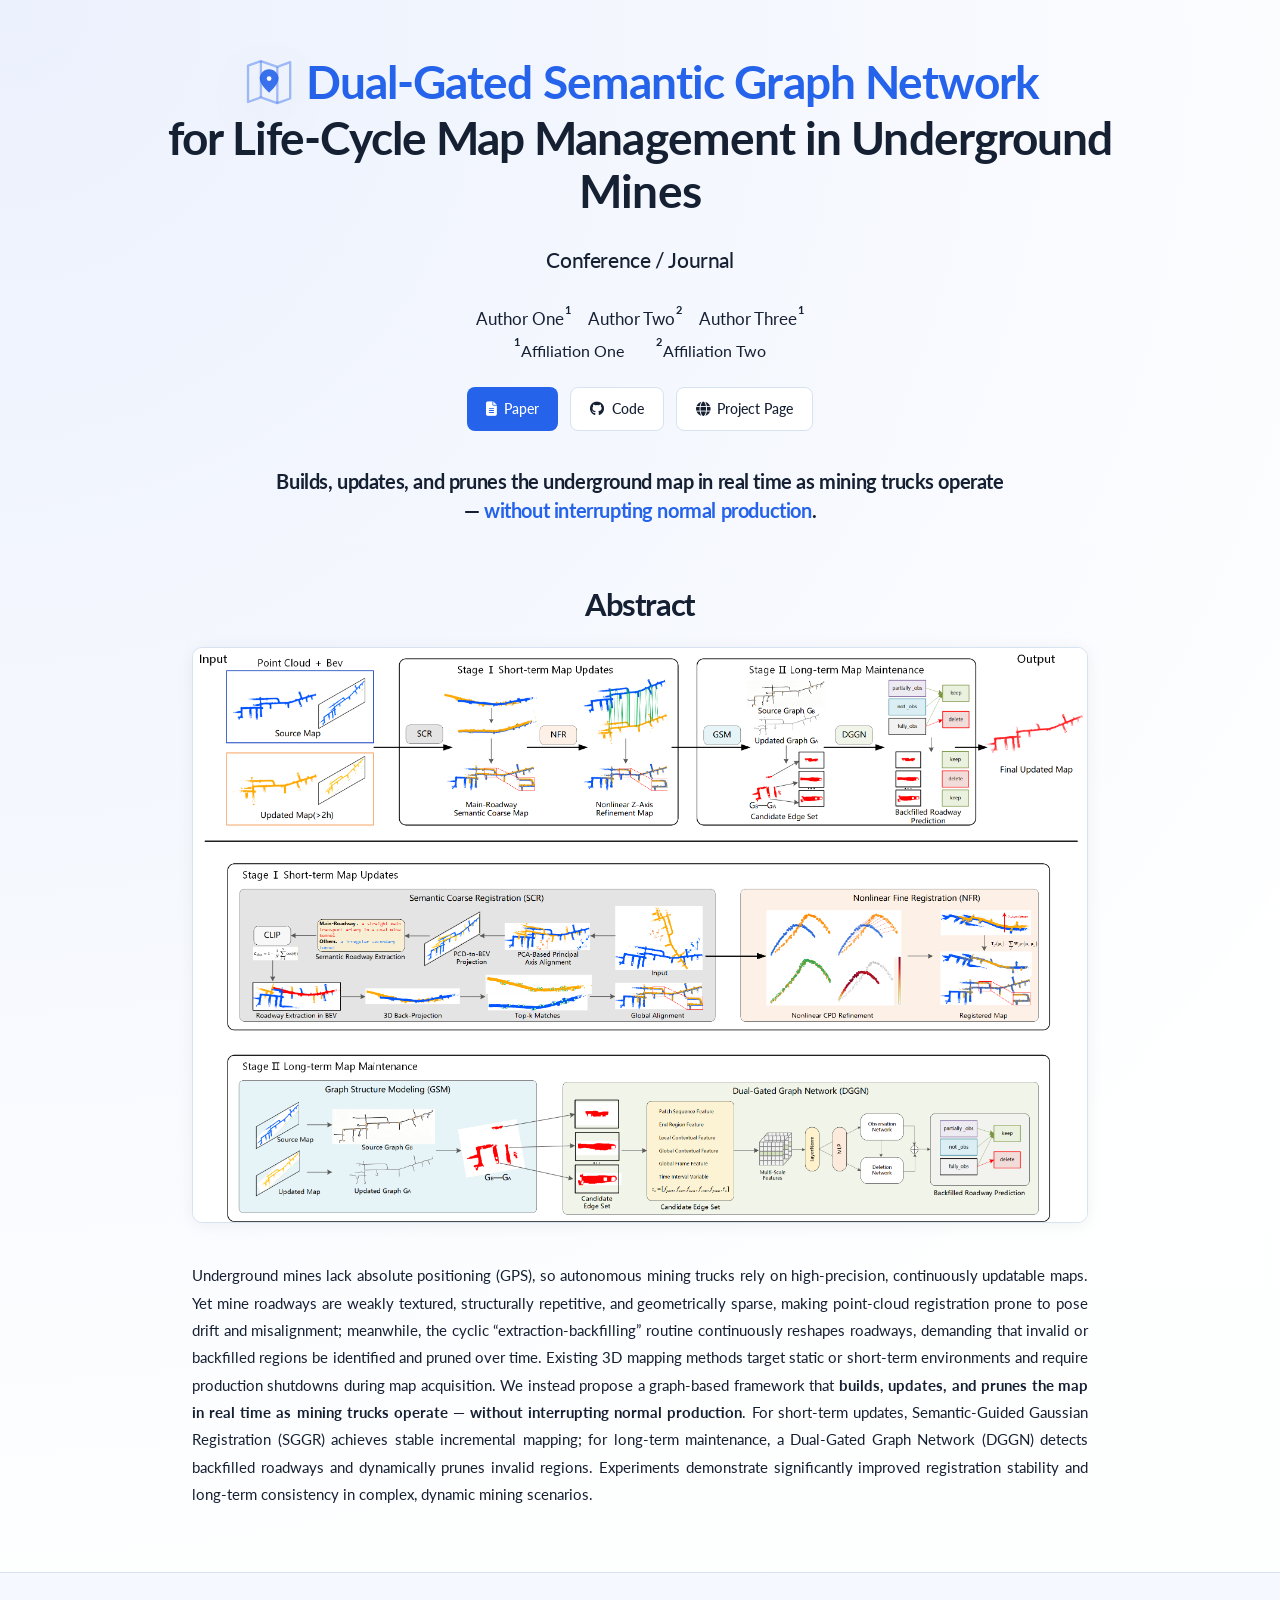
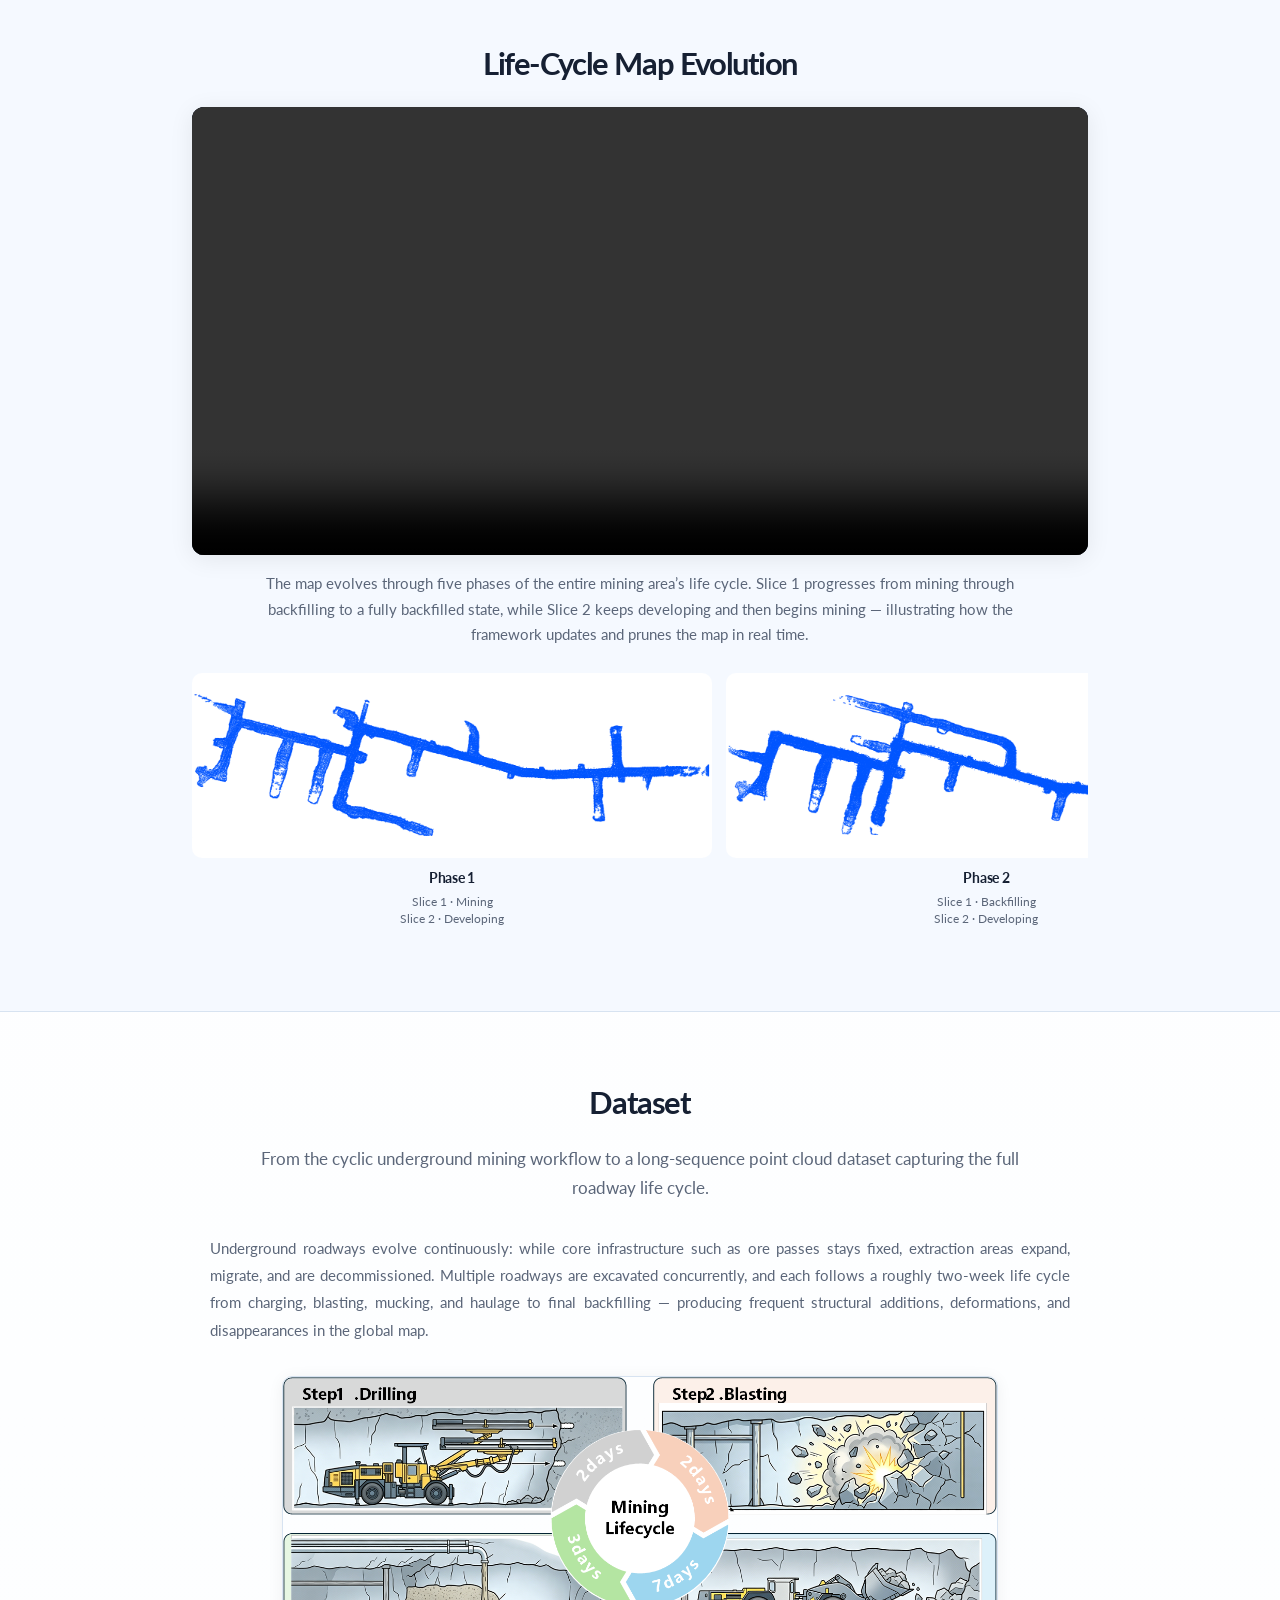
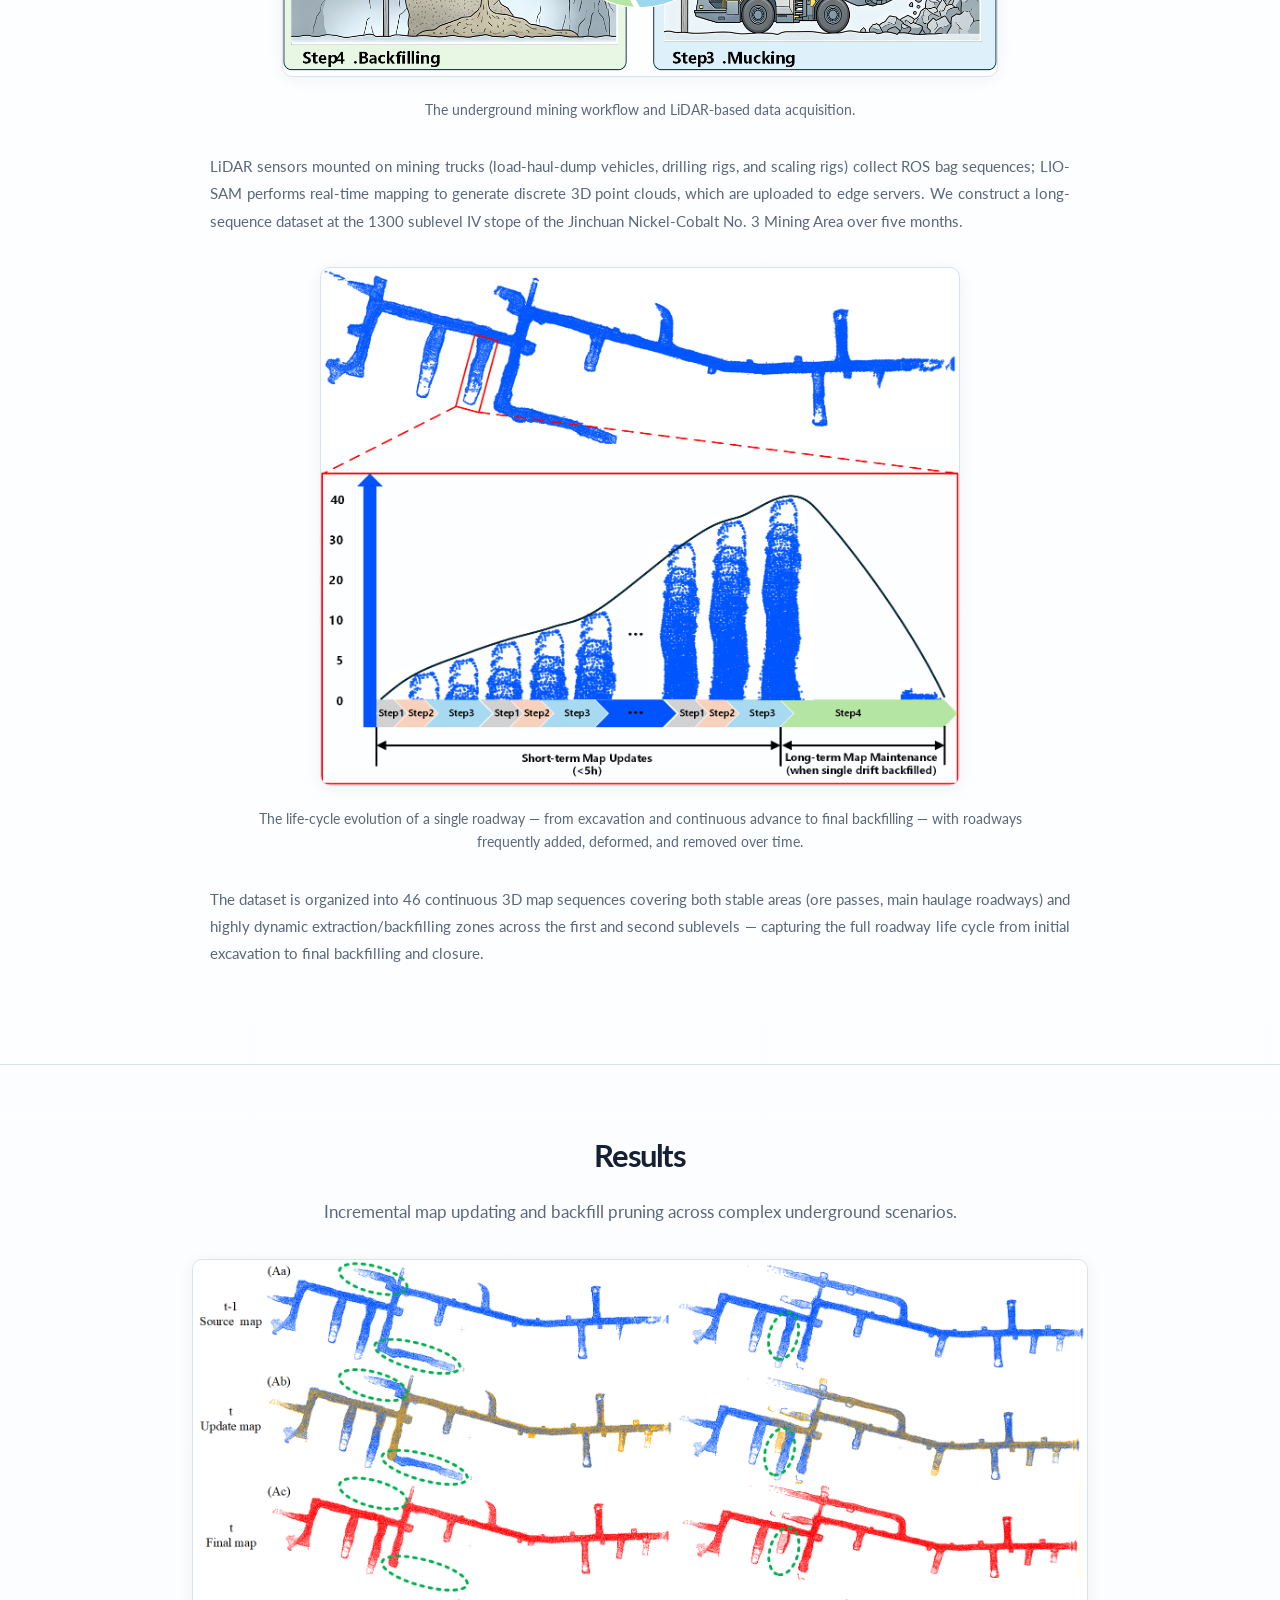
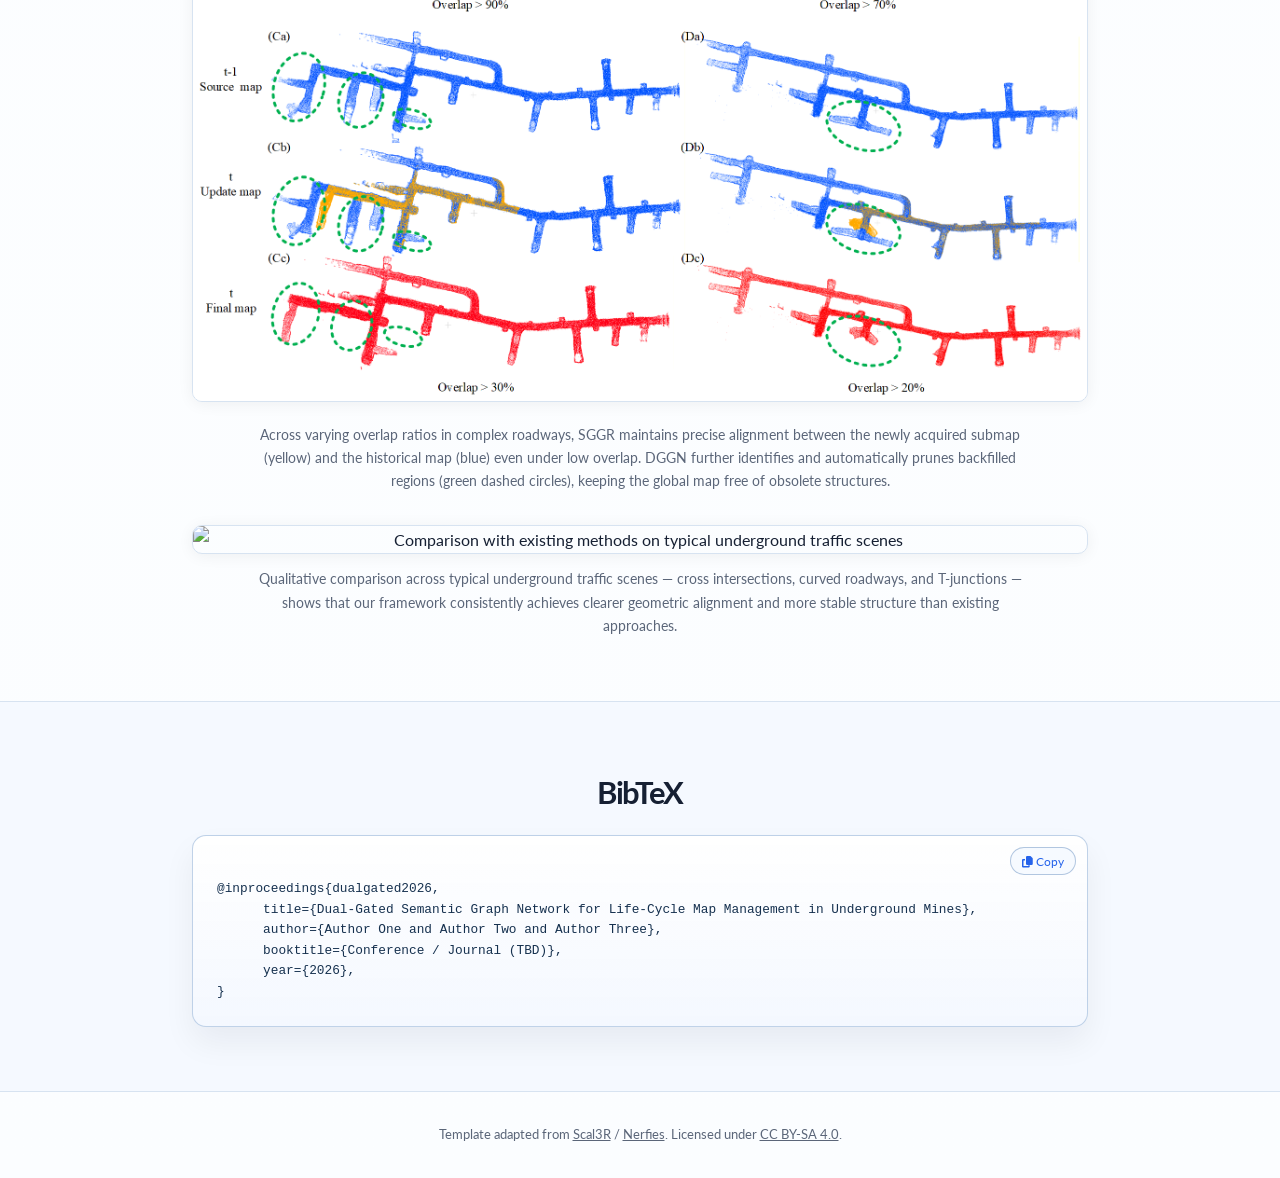
==== docs/index.html @ 2d972ee6 "Reorganize: move webpage into docs/, add README" ====
<!DOCTYPE html>
<html lang="en">
<head>
    <meta charset="UTF-8">
    <meta name="viewport" content="width=device-width, initial-scale=1.0">
    <title>Dual-Gated Semantic Graph Network for Life-Cycle Map Management in Underground Mines</title>
    <meta name="description" content="Official project page for Dual-Gated Semantic Graph Network, a framework for life-cycle map management in underground mines.">
    <meta name="theme-color" content="#2563eb">

    <!-- ✏️ 可选：站点图标（当前为地图主题 emoji，可替换为自己的 logo） -->
    <link rel="icon" href="data:image/svg+xml,<svg xmlns='http://www.w3.org/2000/svg' viewBox='0 0 100 100'><text y='.9em' font-size='90'>🗺️</text></svg>">

    <!-- ✏️ 可选：OG / Twitter 分享卡片信息（部署后可填写 og:image 等） -->
    <meta property="og:type" content="website">
    <meta property="og:title" content="Dual-Gated Semantic Graph Network for Life-Cycle Map Management in Underground Mines">
    <meta property="og:description" content="Official project page for Dual-Gated Semantic Graph Network.">

    <link rel="preconnect" href="https://fonts.googleapis.com">
    <link rel="preconnect" href="https://fonts.gstatic.com" crossorigin>
    <link href="https://fonts.googleapis.com/css2?family=Lato:wght@300;400;700;900&display=swap" rel="stylesheet">
    <link rel="stylesheet" href="https://cdnjs.cloudflare.com/ajax/libs/font-awesome/6.5.0/css/all.min.css">
    <link rel="stylesheet" href="style.css">
</head>
<body>

    <!-- ════════════════ HERO ════════════════ -->
    <div class="hero">
        <div class="container">
            <div class="hero-title-row">
                <h1>
                    <span class="hero-title-line hero-title-line--lead">
                        <span class="brand-mark" aria-hidden="true">
                            <svg viewBox="0 0 48 48" fill="none" xmlns="http://www.w3.org/2000/svg">
                                <path d="M6 10 L17 6 L31 11 L42 7 V38 L31 42 L17 37 L6 41 Z"
                                      stroke="currentColor" stroke-width="2" stroke-linejoin="round" opacity="0.4"/>
                                <path d="M17 6 V37 M31 11 V42"
                                      stroke="currentColor" stroke-width="2" opacity="0.4"/>
                                <path d="M24 13 C19.6 13 16 16.6 16 21 C16 26.5 24 33 24 33 C24 33 32 26.5 32 21 C32 16.6 28.4 13 24 13 Z"
                                      fill="currentColor" opacity="0.9"/>
                                <circle cx="24" cy="21" r="2" fill="#ffffff"/>
                            </svg>
                        </span>
                        <span><span class="highlight">Dual-Gated Semantic Graph Network</span></span>
                    </span>
                    <span class="hero-title-line">for Life-Cycle Map Management in Underground Mines</span>
                </h1>
            </div>

            <!-- ✏️ 会议 / 期刊名称（如 "CVPR 2026 Highlight"）；暂不需要可删除本行 -->
            <p class="venue">Conference / Journal</p>

            <div class="hero-meta">
                <!-- ✏️ 填写作者信息（支持多行）。上标 <sup>1</sup> 对应下方机构编号。
                     带主页链接的写法：
                     <span class="author-block"><a href="作者主页链接">作者名</a><sup>1</sup></span> -->
                <div class="authors" aria-label="Authors">
                    <div class="authors-row">
                        <span class="author-block">Author One<sup>1</sup></span>
                        <span class="author-block">Author Two<sup>2</sup></span>
                        <span class="author-block">Author Three<sup>1</sup></span>
                    </div>
                </div>

                <!-- ✏️ 机构列表，编号与作者上标一一对应 -->
                <div class="affiliations">
                    <div class="affiliation-row">
                        <span class="affiliation-block"><sup>1</sup>Affiliation One</span>
                        <span class="affiliation-block"><sup>2</sup>Affiliation Two</span>
                    </div>
                </div>
            </div>

            <!-- ✏️ 把 href="#" 换成真实链接；按钮文字可自由改成 Paper / Code / Project Page 等 -->
            <div class="links">
                <a href="#" class="primary-btn" target="_blank" rel="noreferrer"><i class="fas fa-file-lines"></i> Paper</a>
                <a href="https://github.com/AutomationTerry/mine_map_management" class="outline-btn" target="_blank" rel="noreferrer"><i class="fab fa-github"></i> Code</a>
                <a href="#" class="outline-btn" target="_blank" rel="noreferrer"><i class="fas fa-globe"></i> Project Page</a>
            </div>

            <!-- ✏️ 一句话总结（论文核心卖点） -->
            <p class="hero-tagline">
                Builds, updates, and prunes the underground map in real time as mining trucks operate<br>
                &mdash; <span class="highlight">without interrupting normal production</span>.
            </p>
        </div>
    </div>

    <!-- ════════════════ ABSTRACT ════════════════ -->
    <section>
        <div class="container">
            <h2 class="section-title">Abstract</h2>

            <!-- ✏️ 摘要配图（teaser） -->
            <figure class="figure figure--wide">
                <img src="abstract.png" alt="Overview of the proposed framework" loading="lazy">
            </figure>

            <p class="abstract-text">
                Underground mines lack absolute positioning (GPS), so autonomous mining trucks rely on
                high-precision, continuously updatable maps. Yet mine roadways are weakly textured, structurally
                repetitive, and geometrically sparse, making point-cloud registration prone to pose drift and
                misalignment; meanwhile, the cyclic &ldquo;extraction-backfilling&rdquo; routine continuously reshapes
                roadways, demanding that invalid or backfilled regions be identified and pruned over time. Existing
                3D mapping methods target static or short-term environments and require production shutdowns during
                map acquisition. We instead propose a graph-based framework that <strong>builds, updates, and prunes the
                map in real time as mining trucks operate &mdash; without interrupting normal production</strong>. For
                short-term updates, Semantic-Guided Gaussian Registration (SGGR) achieves stable incremental mapping;
                for long-term maintenance, a Dual-Gated Graph Network (DGGN) detects backfilled roadways and
                dynamically prunes invalid regions. Experiments demonstrate significantly improved registration
                stability and long-term consistency in complex, dynamic mining scenarios.
            </p>
        </div>
    </section>

    <!-- ════════════════ MAP EVOLUTION ════════════════ -->
    <section id="evolution" style="background: var(--bg-alt);">
        <div class="container">
            <h2 class="section-title">Life-Cycle Map Evolution</h2>

            <!-- ✏️ 地图演化演示视频 -->
            <div class="video-wrapper">
                <video autoplay controls muted loop playsinline preload="auto">
                    <source src="part-1_map_evolution_h264.mp4" type="video/mp4">
                    Your browser does not support the video tag.
                </video>
            </div>

            <!-- 描述块：与下方图片完全分离，先说明演化过程 -->
            <p class="evolution-copy">
                The map evolves through five phases of the entire mining area&rsquo;s life cycle. Slice&nbsp;1
                progresses from mining through backfilling to a fully backfilled state, while Slice&nbsp;2 keeps
                developing and then begins mining &mdash; illustrating how the framework updates and prunes the map in
                real time.
            </p>

            <div class="phase-strip">
                <figure class="phase-card">
                    <img src="phase-1.png" alt="Phase 1: Slice 1 mining, Slice 2 developing" loading="lazy">
                    <figcaption>
                        <span class="phase-title">Phase 1</span>
                        <span class="phase-subtitle">Slice 1 &middot; Mining<br>Slice 2 &middot; Developing</span>
                    </figcaption>
                </figure>
                <figure class="phase-card">
                    <img src="phase-2.png" alt="Phase 2: Slice 1 backfilling, Slice 2 developing" loading="lazy">
                    <figcaption>
                        <span class="phase-title">Phase 2</span>
                        <span class="phase-subtitle">Slice 1 &middot; Backfilling<br>Slice 2 &middot; Developing</span>
                    </figcaption>
                </figure>
                <figure class="phase-card">
                    <img src="phase-3.png" alt="Phase 3: Slice 1 partial backfill, Slice 2 developing" loading="lazy">
                    <figcaption>
                        <span class="phase-title">Phase 3</span>
                        <span class="phase-subtitle">Slice 1 &middot; Partial backfill<br>Slice 2 &middot; Developing</span>
                    </figcaption>
                </figure>
                <figure class="phase-card">
                    <img src="phase-4.png" alt="Phase 4: Slice 1 mostly backfill, Slice 2 mining" loading="lazy">
                    <figcaption>
                        <span class="phase-title">Phase 4</span>
                        <span class="phase-subtitle">Slice 1 &middot; Mostly backfill<br>Slice 2 &middot; Mining</span>
                    </figcaption>
                </figure>
                <figure class="phase-card">
                    <img src="phase-5.png" alt="Phase 5: Slice 1 backfilled, Slice 2 mining" loading="lazy">
                    <figcaption>
                        <span class="phase-title">Phase 5</span>
                        <span class="phase-subtitle">Slice 1 &middot; Backfilled<br>Slice 2 &middot; Mining</span>
                    </figcaption>
                </figure>
            </div>
        </div>
    </section>

    <!-- ════════════════ DATASET / WORKFLOW ════════════════ -->
    <section id="dataset">
        <div class="container">
            <h2 class="section-title">Dataset</h2>
            <p class="section-subtitle">
                From the cyclic underground mining workflow to a long-sequence point cloud dataset capturing the
                full roadway life cycle.
            </p>

            <div class="method-copy">
                <p>
                    Underground roadways evolve continuously: while core infrastructure such as ore passes stays
                    fixed, extraction areas expand, migrate, and are decommissioned. Multiple roadways are excavated
                    concurrently, and each follows a roughly two-week life cycle from charging, blasting, mucking,
                    and haulage to final backfilling &mdash; producing frequent structural additions, deformations, and
                    disappearances in the global map.
                </p>
            </div>

            <figure class="figure figure--eighty">
                <img src="mining-workflow.png" alt="Underground mining workflow and LiDAR-based data acquisition" loading="lazy">
                <figcaption class="figure-caption">
                    The underground mining workflow and LiDAR-based data acquisition.
                </figcaption>
            </figure>

            <div class="method-copy">
                <p>
                    LiDAR sensors mounted on mining trucks (load-haul-dump vehicles, drilling rigs, and scaling rigs)
                    collect ROS bag sequences; LIO-SAM performs real-time mapping to generate discrete 3D point
                    clouds, which are uploaded to edge servers. We construct a long-sequence dataset at the 1300
                    sublevel IV stope of the Jinchuan Nickel-Cobalt No.&nbsp;3 Mining Area over five months.
                </p>
            </div>

            <figure class="figure figure--tall">
                <img src="roadway-lifecycle.png" alt="Life-cycle evolution of a single roadway from excavation to backfilling" loading="lazy">
                <figcaption class="figure-caption">
                    The life-cycle evolution of a single roadway &mdash; from excavation and continuous advance to final
                    backfilling &mdash; with roadways frequently added, deformed, and removed over time.
                </figcaption>
            </figure>

            <div class="method-copy">
                <p>
                    The dataset is organized into 46 continuous 3D map sequences covering both stable areas (ore
                    passes, main haulage roadways) and highly dynamic extraction/backfilling zones across the first
                    and second sublevels &mdash; capturing the full roadway life cycle from initial excavation to final
                    backfilling and closure.
                </p>
            </div>
        </div>
    </section>

    <!-- ════════════════ RESULTS ════════════════ -->
    <section id="results">
        <div class="container">
            <h2 class="section-title">Results</h2>
            <p class="section-subtitle">
                Incremental map updating and backfill pruning across complex underground scenarios.
            </p>

            <figure class="figure figure--wide">
                <img src="overlap-comparison.png" alt="Map update and deletion results under different overlap ratios" loading="lazy">
                <figcaption class="figure-caption">
                    Across varying overlap ratios in complex roadways, SGGR maintains precise alignment between the
                    newly acquired submap (yellow) and the historical map (blue) even under low overlap. DGGN further
                    identifies and automatically prunes backfilled regions (green dashed circles), keeping the global
                    map free of obsolete structures.
                </figcaption>
            </figure>

            <figure class="figure figure--wide">
                <img src="methods-comparison.png" alt="Comparison with existing methods on typical underground traffic scenes" loading="lazy">
                <figcaption class="figure-caption">
                    Qualitative comparison across typical underground traffic scenes &mdash; cross intersections, curved
                    roadways, and T-junctions &mdash; shows that our framework consistently achieves clearer geometric
                    alignment and more stable structure than existing approaches.
                </figcaption>
            </figure>
        </div>
    </section>

    <!-- ════════════════ BIBTEX ════════════════ -->
    <section id="bibtex" style="background: var(--bg-alt);">
        <div class="container">
            <h2 class="section-title">BibTeX</h2>
            <!-- ✏️ 引用信息待补充：作者、会议/期刊、年份、arXiv 链接等 -->
            <div style="position: relative;">
                <button class="copy-btn" id="copy-bibtex" type="button" aria-label="Copy BibTeX"><i class="fas fa-copy"></i> Copy</button>
                <div class="bibtex-block"><pre class="bibtex-code" id="bibtex-entry">@inproceedings{dualgated2026,
      title={Dual-Gated Semantic Graph Network for Life-Cycle Map Management in Underground Mines},
      author={Author One and Author Two and Author Three},
      booktitle={Conference / Journal (TBD)},
      year={2026},
}</pre></div>
            </div>
        </div>
    </section>

    <!-- ════════════════ FOOTER ════════════════ -->
    <footer>
        <div class="container">
            <p>Template adapted from <a href="https://zju3dv.github.io/scal3r/" target="_blank">Scal3R</a> / <a href="https://nerfies.github.io" target="_blank">Nerfies</a>. Licensed under <a href="https://creativecommons.org/licenses/by-sa/4.0/" target="_blank">CC BY-SA 4.0</a>.</p>
        </div>
    </footer>

    <script src="main.js"></script>
</body>
</html>
---- docs/style.css ----
/* ═══════════════════════════════════════════════════════════
   Design tokens — 修改这里即可一键换主题色 / 字体
   ═══════════════════════════════════════════════════════════ */
:root {
    --primary: #2563eb;
    --primary-dark: #1d4ed8;
    --bg: #ffffff;
    --bg-alt: #f5f9ff;
    --bg-accent: #ecf3ff;
    --text: #162033;
    --text-secondary: #5b6679;
    --border: #d7e3f1;
    --accent: #3b82f6;
    --ink: #08111b;
    --font-display: 'Lato', sans-serif;
    --font-body: 'Lato', sans-serif;
    --font-ui: 'Lato', sans-serif;
    --font-mono: 'Consolas', 'SF Mono', 'Monaco', 'Courier New', monospace;
    --section-gap: 4rem;
}

* {
    margin: 0;
    padding: 0;
    box-sizing: border-box;
}

html {
    scroll-behavior: smooth;
}

body {
    font-family: var(--font-body);
    color: var(--text);
    background:
        radial-gradient(circle at top left, rgba(37, 99, 235, 0.09), transparent 26%),
        linear-gradient(180deg, #ffffff 0%, #fbfdff 100%);
    line-height: 1.7;
    -webkit-font-smoothing: antialiased;
    text-rendering: optimizeLegibility;
}

/* ── Layout ── */
.container {
    max-width: 960px;
    margin: 0 auto;
    padding: 0 2rem;
}

section {
    padding: var(--section-gap) 0;
}

section + section {
    border-top: 1px solid var(--border);
}

.hero + section {
    padding-top: 2.25rem;
}

/* ── Hero ── */
.hero {
    text-align: center;
    padding: 3.35rem 0 1rem;
}

.hero .container {
    max-width: 1120px;
}

.hero-title-row {
    max-width: min(1180px, 100%);
    margin: 0 auto;
}

.hero h1 {
    font-family: var(--font-display);
    font-size: clamp(2.2rem, 3.6vw, 3rem);
    font-weight: 700;
    line-height: 1.15;
    letter-spacing: -0.02em;
    margin: 0;
    display: flex;
    flex-direction: column;
    align-items: center;
}

.hero h1 .highlight {
    color: var(--primary);
}

.hero-title-line {
    display: inline-flex;
    align-items: center;
    justify-content: center;
    max-width: 100%;
}

.hero-title-line + .hero-title-line {
    margin-top: 0.02em;
}

.hero-title-line--lead {
    gap: 0.56rem;
}

.brand-mark {
    display: inline-flex;
    justify-content: center;
    align-items: center;
    flex: 0 0 auto;
    color: var(--primary);
}

.brand-mark svg {
    display: block;
    height: 1.22em;
    width: auto;
    filter: drop-shadow(0 16px 28px rgba(15, 23, 42, 0.1));
}

.hero-meta {
    display: grid;
    gap: 0.45rem;
}

.hero .venue {
    font-size: clamp(1.32rem, 1.55vw, 1.72rem);
    color: var(--text);
    font-weight: 500;
    margin: 1.6rem 0;
    font-family: var(--font-display);
    letter-spacing: -0.018em;
}

.authors {
    max-width: 980px;
    margin: 0 auto;
    font-size: clamp(1.05rem, 1.2vw, 1.25rem);
    line-height: 1.4;
}

.authors-row {
    margin: 0.2rem auto;
}

.author-block {
    display: inline-block;
    margin: 0 0.42rem;
    white-space: nowrap;
}

.authors a,
.authors .author-name {
    color: #2563eb;
    text-decoration: none;
    font-weight: 400;
}

.authors a:hover {
    color: #1d4ed8;
    text-decoration: underline;
    text-underline-offset: 0.16em;
}

.authors sup,
.affiliations sup {
    font-size: 0.68em;
    font-weight: 700;
    color: var(--text);
    line-height: 0;
    position: relative;
    top: -0.42em;
}

.authors sup {
    margin-left: 0.05em;
}

.affiliations sup {
    margin-right: 0.1em;
}

.affiliations {
    margin: 0 auto;
    color: var(--text);
    font-size: clamp(1rem, 1.1vw, 1.15rem);
    line-height: 1.3;
}

.affiliation-row {
    margin: 0 auto;
}

.affiliation-block {
    display: inline-block;
    margin: 0 0.9rem;
    white-space: nowrap;
}

/* ── Link Buttons ── */
.links {
    display: flex;
    justify-content: center;
    gap: 0.75rem;
    flex-wrap: wrap;
    margin-top: 1.6rem;
}

.links a {
    display: inline-flex;
    align-items: center;
    gap: 0.45rem;
    padding: 0.55rem 1.2rem;
    border-radius: 8px;
    font-size: 0.9rem;
    font-weight: 500;
    text-decoration: none;
    transition: all 0.2s;
    font-family: var(--font-ui);
}

.links a.primary-btn {
    background: var(--primary);
    color: #fff;
}

.links a.primary-btn:hover {
    background: var(--primary-dark);
}

.links a.outline-btn {
    border: 1.5px solid var(--border);
    color: var(--text);
    background: #fff;
}

.links a.outline-btn:hover {
    border-color: var(--primary);
    color: var(--primary);
}

/* ── Section Titles ── */
.section-title {
    font-family: var(--font-display);
    font-size: clamp(1.9rem, 2.45vw, 2.7rem);
    font-weight: 700;
    margin-bottom: 1rem;
    text-align: center;
    letter-spacing: -0.045em;
}

.section-subtitle {
    font-size: 1.05rem;
    color: var(--text-secondary);
    text-align: center;
    max-width: 760px;
    margin: 0 auto 2rem;
}

.hero-tagline {
    margin: 2.2rem auto 0;
    max-width: 900px;
    font-size: clamp(1.18rem, 1.6vw, 1.35rem);
    font-weight: 700;
    line-height: 1.45;
    letter-spacing: -0.02em;
    color: var(--text);
    text-align: center;
}

.hero-tagline .highlight {
    color: var(--primary);
    font-weight: 700;
}

/* ── Abstract ── */
.abstract-text {
    font-size: 0.95rem;
    line-height: 1.8;
    color: var(--text);
    text-align: justify;
}

/* ── Method ── */
.pipeline-card {
    border: 1px solid var(--border);
    border-radius: 12px;
    padding: 1.5rem;
    background: linear-gradient(180deg, #ffffff 0%, #f8fbff 100%);
    box-shadow: 0 20px 48px rgba(15, 23, 42, 0.06);
}

.pipeline-img {
    width: 100%;
    border-radius: 9px;
    display: block;
    box-shadow: 0 2px 16px rgba(0, 0, 0, 0.06);
}

.pipeline-placeholder {
    width: 100%;
    aspect-ratio: 16 / 7;
    border-radius: 9px;
    background: linear-gradient(135deg, #eef4ff 0%, #f8fbff 100%);
    border: 1.5px dashed var(--border);
    display: flex;
    flex-direction: column;
    align-items: center;
    justify-content: center;
    gap: 0.5rem;
    color: #6c829c;
    font-size: 0.9rem;
}

.pipeline-placeholder i {
    font-size: 2.2rem;
    color: var(--primary);
    opacity: 0.55;
}

.method-copy {
    max-width: 860px;
    margin: 0 auto 2rem;
    display: grid;
    gap: 0.95rem;
}

.method-copy p {
    margin: 0;
    font-size: 0.95rem;
    line-height: 1.8;
    color: var(--text-secondary);
    text-align: justify;
}

/* ── Video ── */
.video-wrapper {
    position: relative;
    width: 100%;
    max-width: 960px;
    margin: 0 auto 1rem;
    border-radius: 12px;
    overflow: hidden;
    box-shadow: 0 4px 24px rgba(0, 0, 0, 0.08);
    background: #0f172a;
}

.video-wrapper video {
    width: 100%;
    height: auto;
    display: block;
    background: #0f172a;
}

/* ── Phase Slider ── */
.evolution-copy {
    max-width: 760px;
    margin: 0 auto 1.4rem;
    font-size: 0.95rem;
    line-height: 1.7;
    color: var(--text-secondary);
    text-align: center;
}

.phase-strip {
    display: flex;
    gap: 0.9rem;
    overflow-x: auto;
    padding: 0.15rem 0 0.5rem;
    scroll-snap-type: x proximity;
    scrollbar-width: thin;
    scrollbar-color: rgba(37, 99, 235, 0.38) transparent;
}

.phase-strip::-webkit-scrollbar {
    height: 10px;
}

.phase-strip::-webkit-scrollbar-thumb {
    background: rgba(37, 99, 235, 0.24);
    border-radius: 999px;
}

.phase-strip::-webkit-scrollbar-track {
    background: transparent;
}

.phase-card {
    flex: 0 0 clamp(320px, 42vw, 520px);
    scroll-snap-align: start;
}

.phase-card img {
    width: 100%;
    aspect-ratio: 1382 / 492;   /* 以最高的 Phase 5 锁定统一高度 */
    object-fit: contain;        /* 完整显示，不裁剪 */
    object-position: center;    /* 垂直居中 */
    display: block;
    background: #ffffff;        /* 白底：统一高度下视觉一致 */
    border-radius: 10px;
}

.phase-card figcaption {
    display: flex;
    flex-direction: column;
    align-items: center;
    gap: 0.15rem;
    padding: 0.5rem 0 0.7rem;
    text-align: center;
}

.phase-title {
    font-family: var(--font-display);
    font-weight: 700;
    font-size: 0.9rem;
    letter-spacing: -0.02em;
    color: var(--text);
}

.phase-subtitle {
    font-size: 0.78rem;
    line-height: 1.4;
    color: var(--text-secondary);
}

/* ── Figures ── */
.figure {
    margin: 0 0 2rem;
    text-align: center;
}

.figure:last-child {
    margin-bottom: 0;
}

.figure img {
    max-width: 100%;
    border-radius: 10px;
    border: 1px solid var(--border);
    box-shadow: 0 2px 16px rgba(0, 0, 0, 0.06);
    display: inline-block;
}

.figure--wide img {
    width: 100%;
}

.figure--tall img {
    width: 100%;
    max-width: 640px;
}

.figure--eighty img {
    width: 80%;
}

.figure-caption {
    margin: 0.85rem auto 0;
    max-width: 780px;
    font-size: 0.88rem;
    line-height: 1.65;
    color: var(--text-secondary);
    text-align: center;
}

/* ── BibTeX ── */
.bibtex-block {
    position: relative;
    background:
        linear-gradient(180deg, rgba(255, 255, 255, 0.94), rgba(244, 248, 255, 0.98)),
        #ffffff;
    color: #16314f;
    padding: 2.7rem 0 1.5rem 1.5rem;
    border-radius: 14px;
    border: 1px solid rgba(181, 202, 228, 0.85);
    box-shadow: 0 16px 32px rgba(15, 23, 42, 0.06);
    overflow-x: auto;
}

.bibtex-code {
    display: inline-block;
    min-width: calc(100% - 1.5rem);
    margin: 0;
    padding-right: 1.5rem;
    box-sizing: border-box;
    font-family: var(--font-mono);
    font-size: 0.8rem;
    line-height: 1.6;
    white-space: pre;
}

.copy-btn {
    position: absolute;
    top: 0.75rem;
    right: 0.75rem;
    z-index: 2;
    background: rgba(246, 250, 255, 0.96);
    color: var(--primary);
    border: 1px solid rgba(154, 181, 214, 0.75);
    border-radius: 999px;
    padding: 0.35rem 0.7rem;
    font-size: 0.75rem;
    cursor: pointer;
    font-family: var(--font-ui);
    transition: all 0.2s;
}

.copy-btn:hover {
    background: rgba(227, 238, 255, 0.98);
    color: #174ea6;
    border-color: rgba(101, 143, 214, 0.72);
}

/* ── Footer ── */
footer {
    text-align: center;
    padding: 2rem;
    font-size: 0.8rem;
    color: var(--text-secondary);
    border-top: 1px solid var(--border);
}

footer a {
    color: var(--text-secondary);
}

footer a:hover {
    color: var(--primary);
}

/* ── Responsive ── */
@media (max-width: 768px) {
    .hero {
        padding: 2.7rem 0 1rem;
    }

    .hero-title-row {
        max-width: 100%;
    }

    .hero h1 {
        font-size: clamp(2.05rem, 8.2vw, 2.85rem);
        line-height: 1.12;
        letter-spacing: -0.036em;
        margin-bottom: 0.58rem;
    }

    .hero-title-line--lead {
        gap: 0.4rem;
    }

    .brand-mark svg {
        height: 1.08em;
    }

    .hero .venue {
        font-size: 1.1rem;
        margin: 1.2rem 0;
    }

    .authors {
        font-size: 1.05rem;
        line-height: 1.45;
    }

    .author-block {
        margin: 0 0.28rem;
    }

    .authors sup,
    .affiliations sup {
        font-size: 0.64em;
    }

    .affiliation-block {
        margin: 0 0.42rem;
    }

    .container {
        padding: 0 1rem;
    }

    .phase-card {
        flex-basis: min(78vw, 380px);
    }
}

@media (max-width: 560px) {
    .hero h1 {
        width: 100%;
        font-size: clamp(1.68rem, 7.1vw, 2.22rem);
        line-height: 1.1;
    }
}
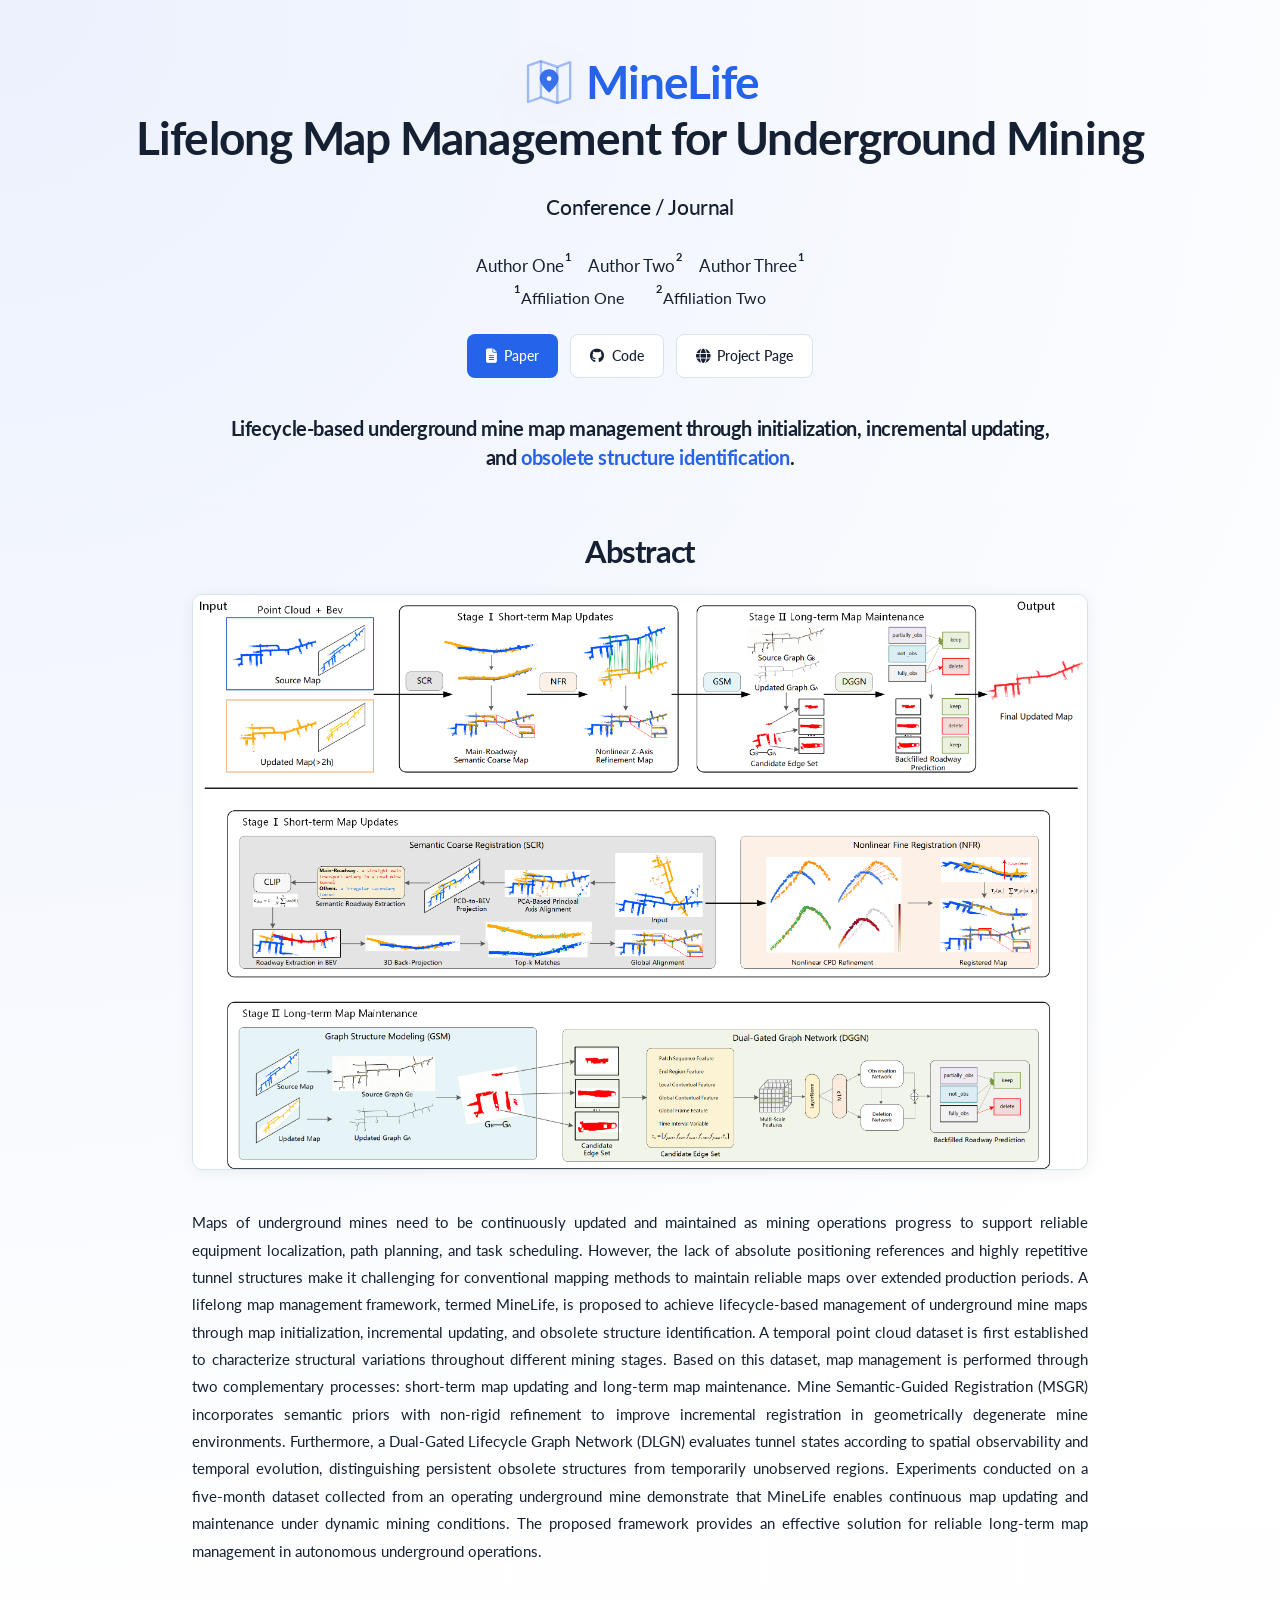
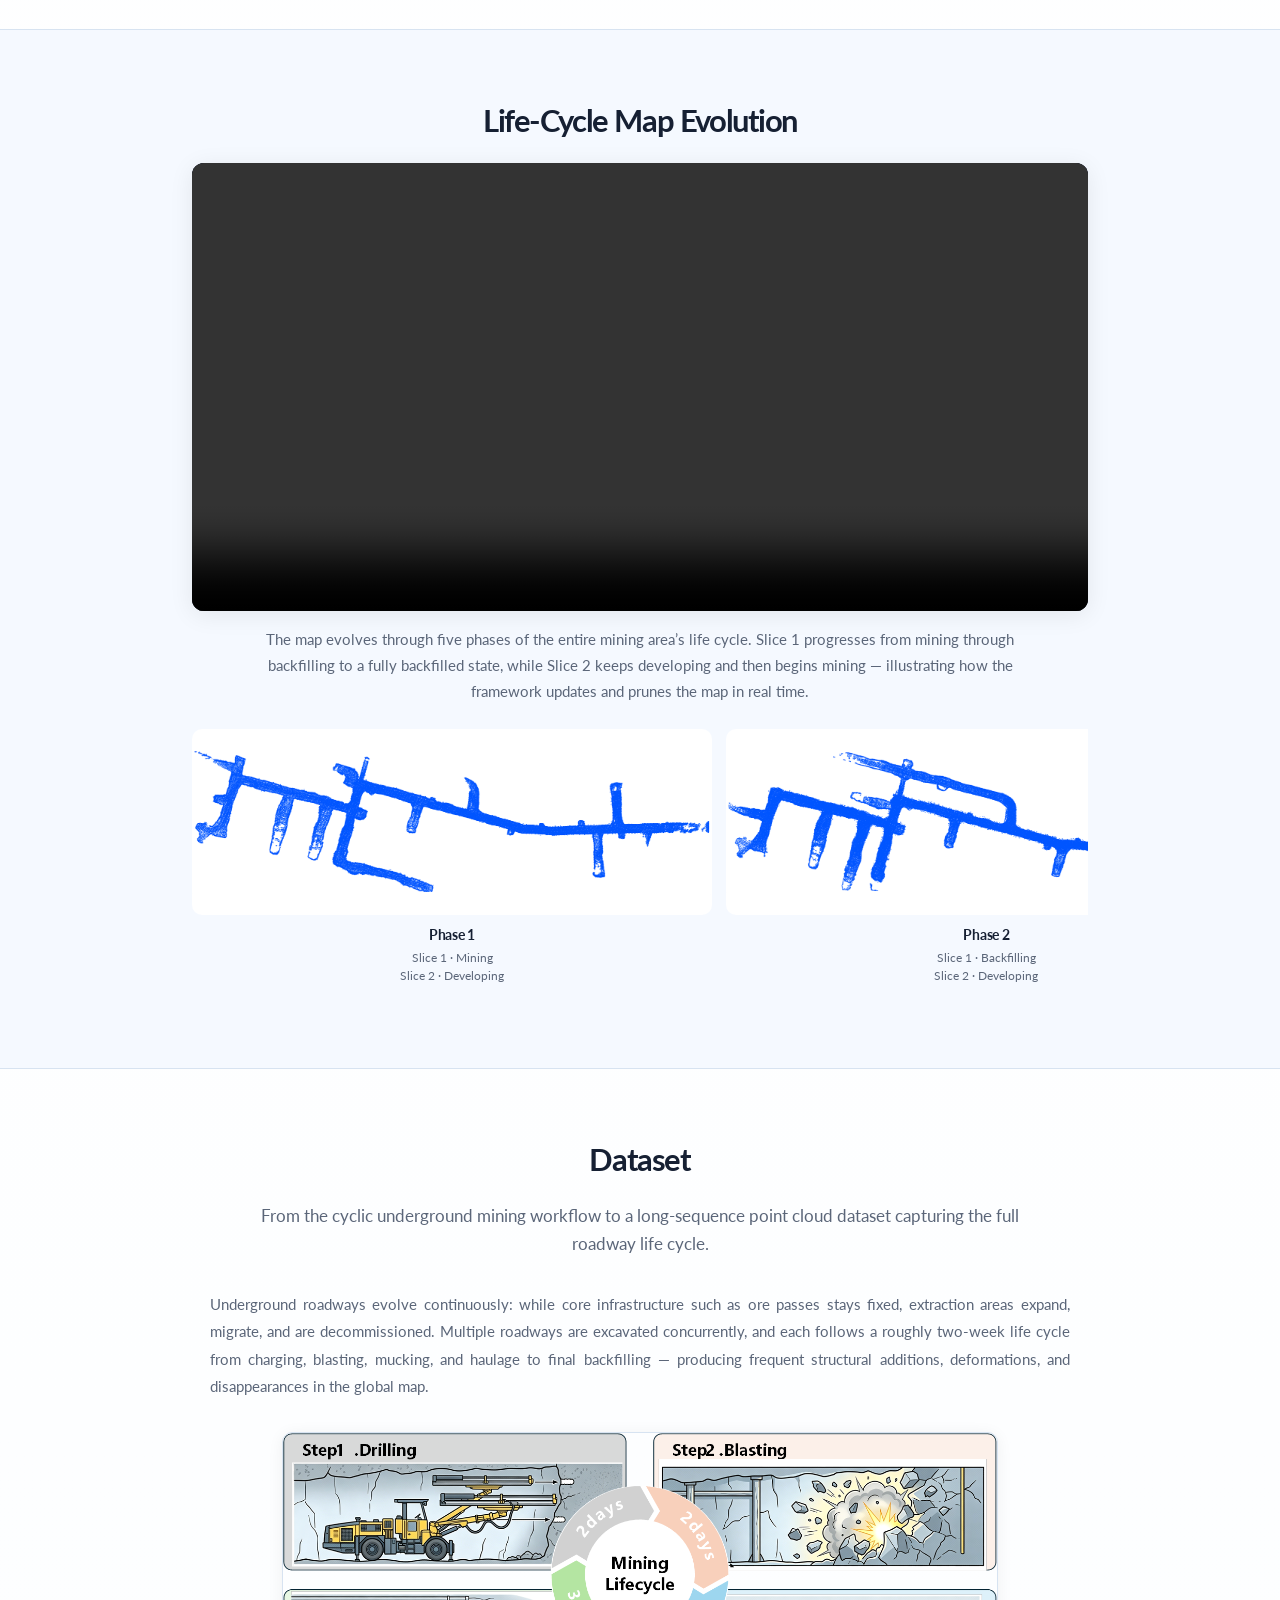
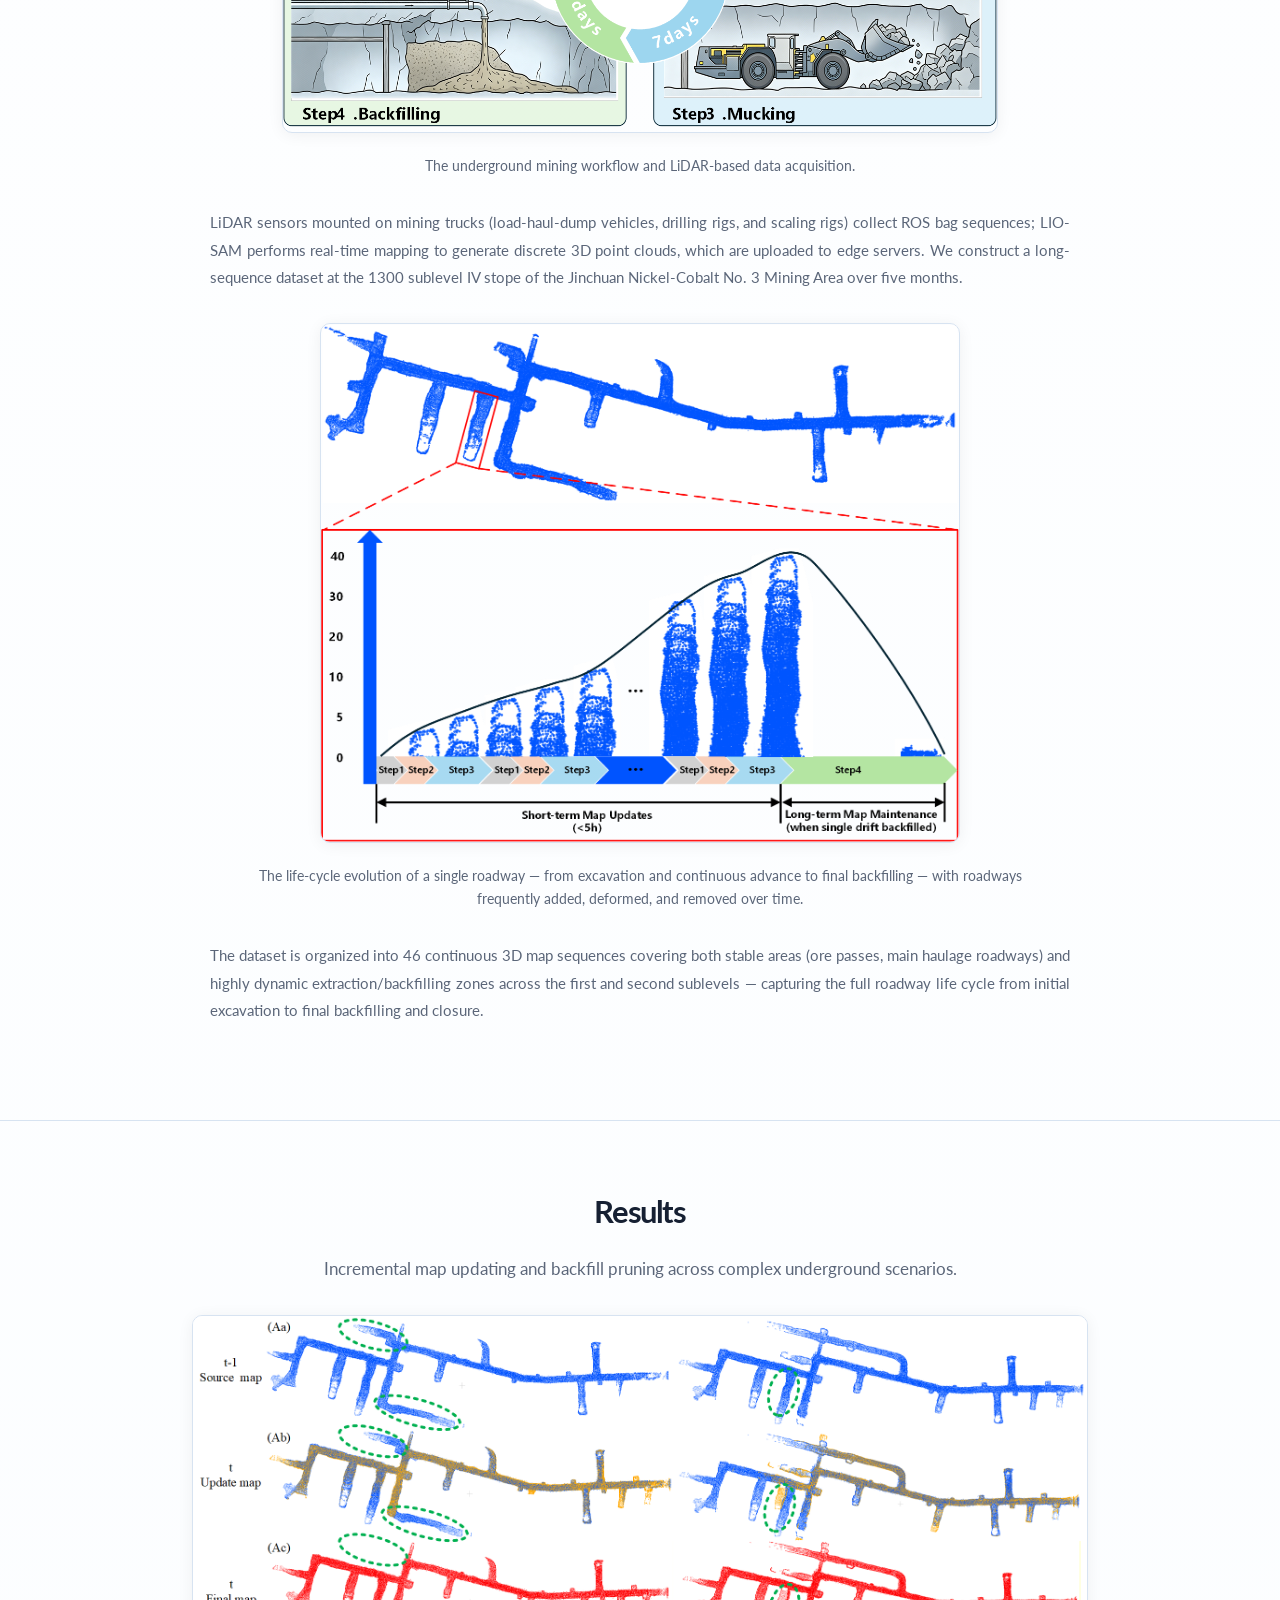
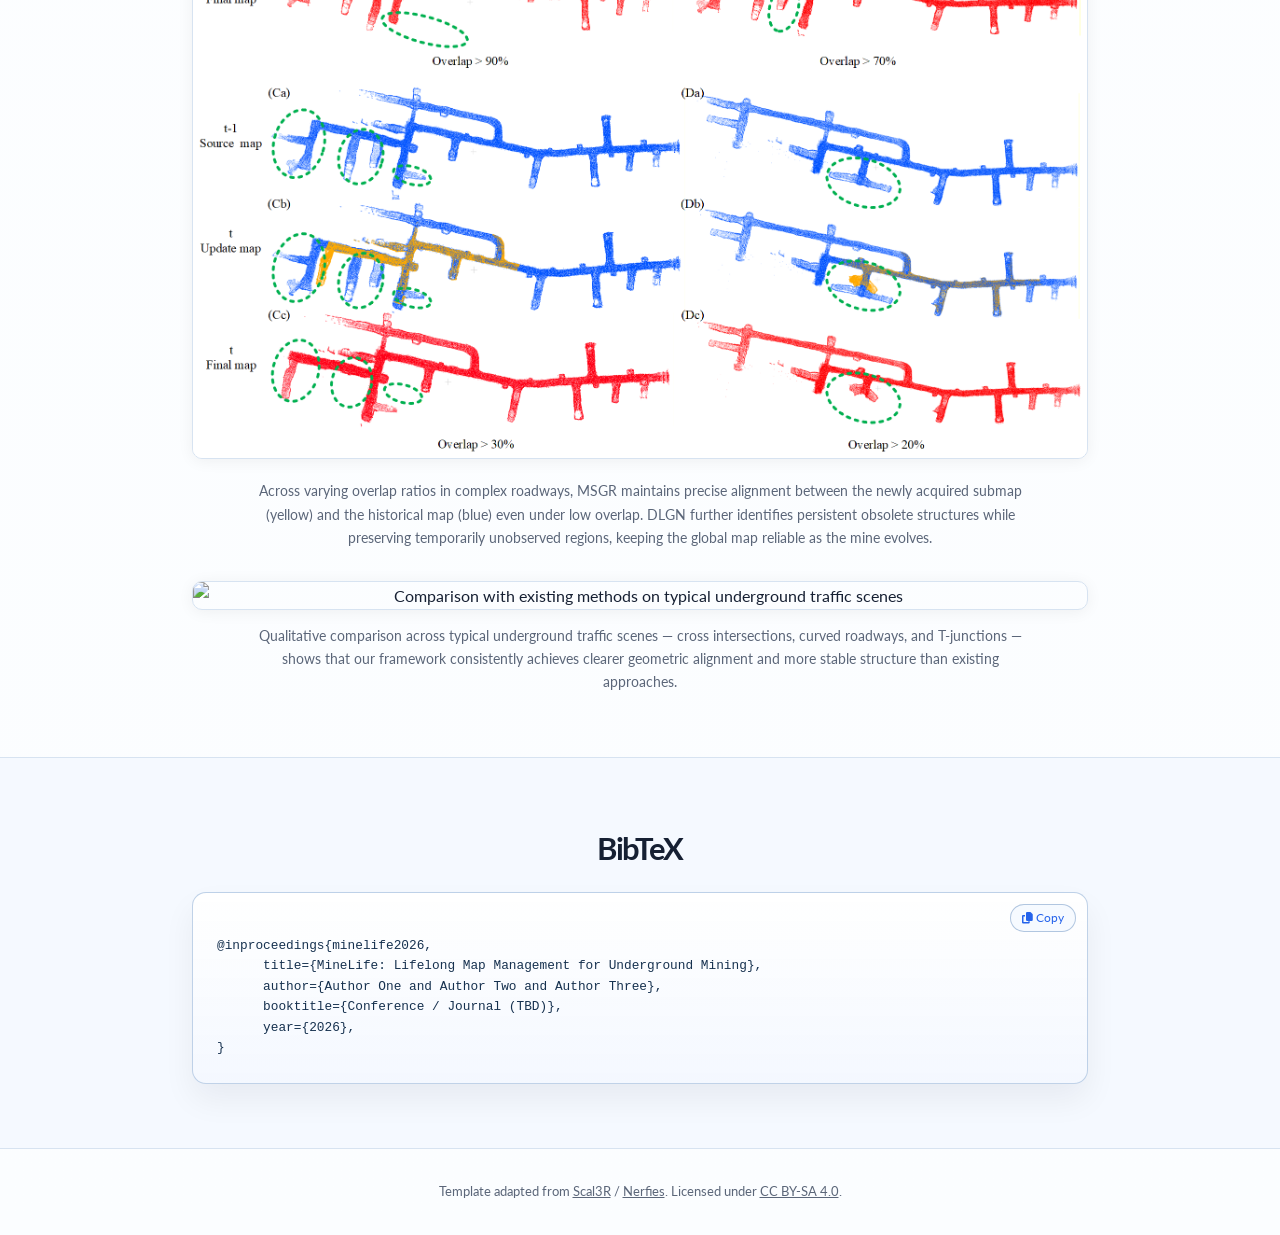
==== commit 6741f4f2: "Update project page for MineLife" ====
--- a/docs/index.html
+++ b/docs/index.html
@@ -3,8 +3,8 @@
 <head>
     <meta charset="UTF-8">
     <meta name="viewport" content="width=device-width, initial-scale=1.0">
-    <title>Dual-Gated Semantic Graph Network for Life-Cycle Map Management in Underground Mines</title>
-    <meta name="description" content="Official project page for Dual-Gated Semantic Graph Network, a framework for life-cycle map management in underground mines.">
+    <title>MineLife: Lifelong Map Management for Underground Mining</title>
+    <meta name="description" content="Official project page for MineLife, a framework for lifelong map management in underground mining.">
     <meta name="theme-color" content="#2563eb">
 
     <!-- ✏️ 可选：站点图标（当前为地图主题 emoji，可替换为自己的 logo） -->
@@ -12,8 +12,8 @@
 
     <!-- ✏️ 可选：OG / Twitter 分享卡片信息（部署后可填写 og:image 等） -->
     <meta property="og:type" content="website">
-    <meta property="og:title" content="Dual-Gated Semantic Graph Network for Life-Cycle Map Management in Underground Mines">
-    <meta property="og:description" content="Official project page for Dual-Gated Semantic Graph Network.">
+    <meta property="og:title" content="MineLife: Lifelong Map Management for Underground Mining">
+    <meta property="og:description" content="MineLife continuously updates and maintains underground mine maps throughout their lifecycle.">
 
     <link rel="preconnect" href="https://fonts.googleapis.com">
     <link rel="preconnect" href="https://fonts.gstatic.com" crossorigin>
@@ -40,9 +40,9 @@
                                 <circle cx="24" cy="21" r="2" fill="#ffffff"/>
                             </svg>
                         </span>
-                        <span><span class="highlight">Dual-Gated Semantic Graph Network</span></span>
+                        <span><span class="highlight">MineLife</span></span>
                     </span>
-                    <span class="hero-title-line">for Life-Cycle Map Management in Underground Mines</span>
+                    <span class="hero-title-line">Lifelong Map Management for Underground Mining</span>
                 </h1>
             </div>
 
@@ -79,8 +79,8 @@
 
             <!-- ✏️ 一句话总结（论文核心卖点） -->
             <p class="hero-tagline">
-                Builds, updates, and prunes the underground map in real time as mining trucks operate<br>
-                &mdash; <span class="highlight">without interrupting normal production</span>.
+                Lifecycle-based underground mine map management through initialization, incremental updating,<br>
+                and <span class="highlight">obsolete structure identification</span>.
             </p>
         </div>
     </div>
@@ -96,18 +96,23 @@
             </figure>
 
             <p class="abstract-text">
-                Underground mines lack absolute positioning (GPS), so autonomous mining trucks rely on
-                high-precision, continuously updatable maps. Yet mine roadways are weakly textured, structurally
-                repetitive, and geometrically sparse, making point-cloud registration prone to pose drift and
-                misalignment; meanwhile, the cyclic &ldquo;extraction-backfilling&rdquo; routine continuously reshapes
-                roadways, demanding that invalid or backfilled regions be identified and pruned over time. Existing
-                3D mapping methods target static or short-term environments and require production shutdowns during
-                map acquisition. We instead propose a graph-based framework that <strong>builds, updates, and prunes the
-                map in real time as mining trucks operate &mdash; without interrupting normal production</strong>. For
-                short-term updates, Semantic-Guided Gaussian Registration (SGGR) achieves stable incremental mapping;
-                for long-term maintenance, a Dual-Gated Graph Network (DGGN) detects backfilled roadways and
-                dynamically prunes invalid regions. Experiments demonstrate significantly improved registration
-                stability and long-term consistency in complex, dynamic mining scenarios.
+                Maps of underground mines need to be continuously updated and maintained as mining operations progress
+                to support reliable equipment localization, path planning, and task scheduling. However, the lack of
+                absolute positioning references and highly repetitive tunnel structures make it challenging for
+                conventional mapping methods to maintain reliable maps over extended production periods. A lifelong
+                map management framework, termed MineLife, is proposed to achieve lifecycle-based management of
+                underground mine maps through map initialization, incremental updating, and obsolete structure
+                identification. A temporal point cloud dataset is first established to characterize structural
+                variations throughout different mining stages. Based on this dataset, map management is performed
+                through two complementary processes: short-term map updating and long-term map maintenance. Mine
+                Semantic-Guided Registration (MSGR) incorporates semantic priors with non-rigid refinement to improve
+                incremental registration in geometrically degenerate mine environments. Furthermore, a Dual-Gated
+                Lifecycle Graph Network (DLGN) evaluates tunnel states according to spatial observability and temporal
+                evolution, distinguishing persistent obsolete structures from temporarily unobserved regions.
+                Experiments conducted on a five-month dataset collected from an operating underground mine demonstrate
+                that MineLife enables continuous map updating and maintenance under dynamic mining conditions. The
+                proposed framework provides an effective solution for reliable long-term map management in autonomous
+                underground operations.
             </p>
         </div>
     </section>
@@ -238,10 +243,10 @@
             <figure class="figure figure--wide">
                 <img src="overlap-comparison.png" alt="Map update and deletion results under different overlap ratios" loading="lazy">
                 <figcaption class="figure-caption">
-                    Across varying overlap ratios in complex roadways, SGGR maintains precise alignment between the
-                    newly acquired submap (yellow) and the historical map (blue) even under low overlap. DGGN further
-                    identifies and automatically prunes backfilled regions (green dashed circles), keeping the global
-                    map free of obsolete structures.
+                    Across varying overlap ratios in complex roadways, MSGR maintains precise alignment between the
+                    newly acquired submap (yellow) and the historical map (blue) even under low overlap. DLGN further
+                    identifies persistent obsolete structures while preserving temporarily unobserved regions, keeping
+                    the global map reliable as the mine evolves.
                 </figcaption>
             </figure>
 
@@ -263,8 +268,8 @@
             <!-- ✏️ 引用信息待补充：作者、会议/期刊、年份、arXiv 链接等 -->
             <div style="position: relative;">
                 <button class="copy-btn" id="copy-bibtex" type="button" aria-label="Copy BibTeX"><i class="fas fa-copy"></i> Copy</button>
-                <div class="bibtex-block"><pre class="bibtex-code" id="bibtex-entry">@inproceedings{dualgated2026,
-      title={Dual-Gated Semantic Graph Network for Life-Cycle Map Management in Underground Mines},
+                <div class="bibtex-block"><pre class="bibtex-code" id="bibtex-entry">@inproceedings{minelife2026,
+      title={MineLife: Lifelong Map Management for Underground Mining},
       author={Author One and Author Two and Author Three},
       booktitle={Conference / Journal (TBD)},
       year={2026},
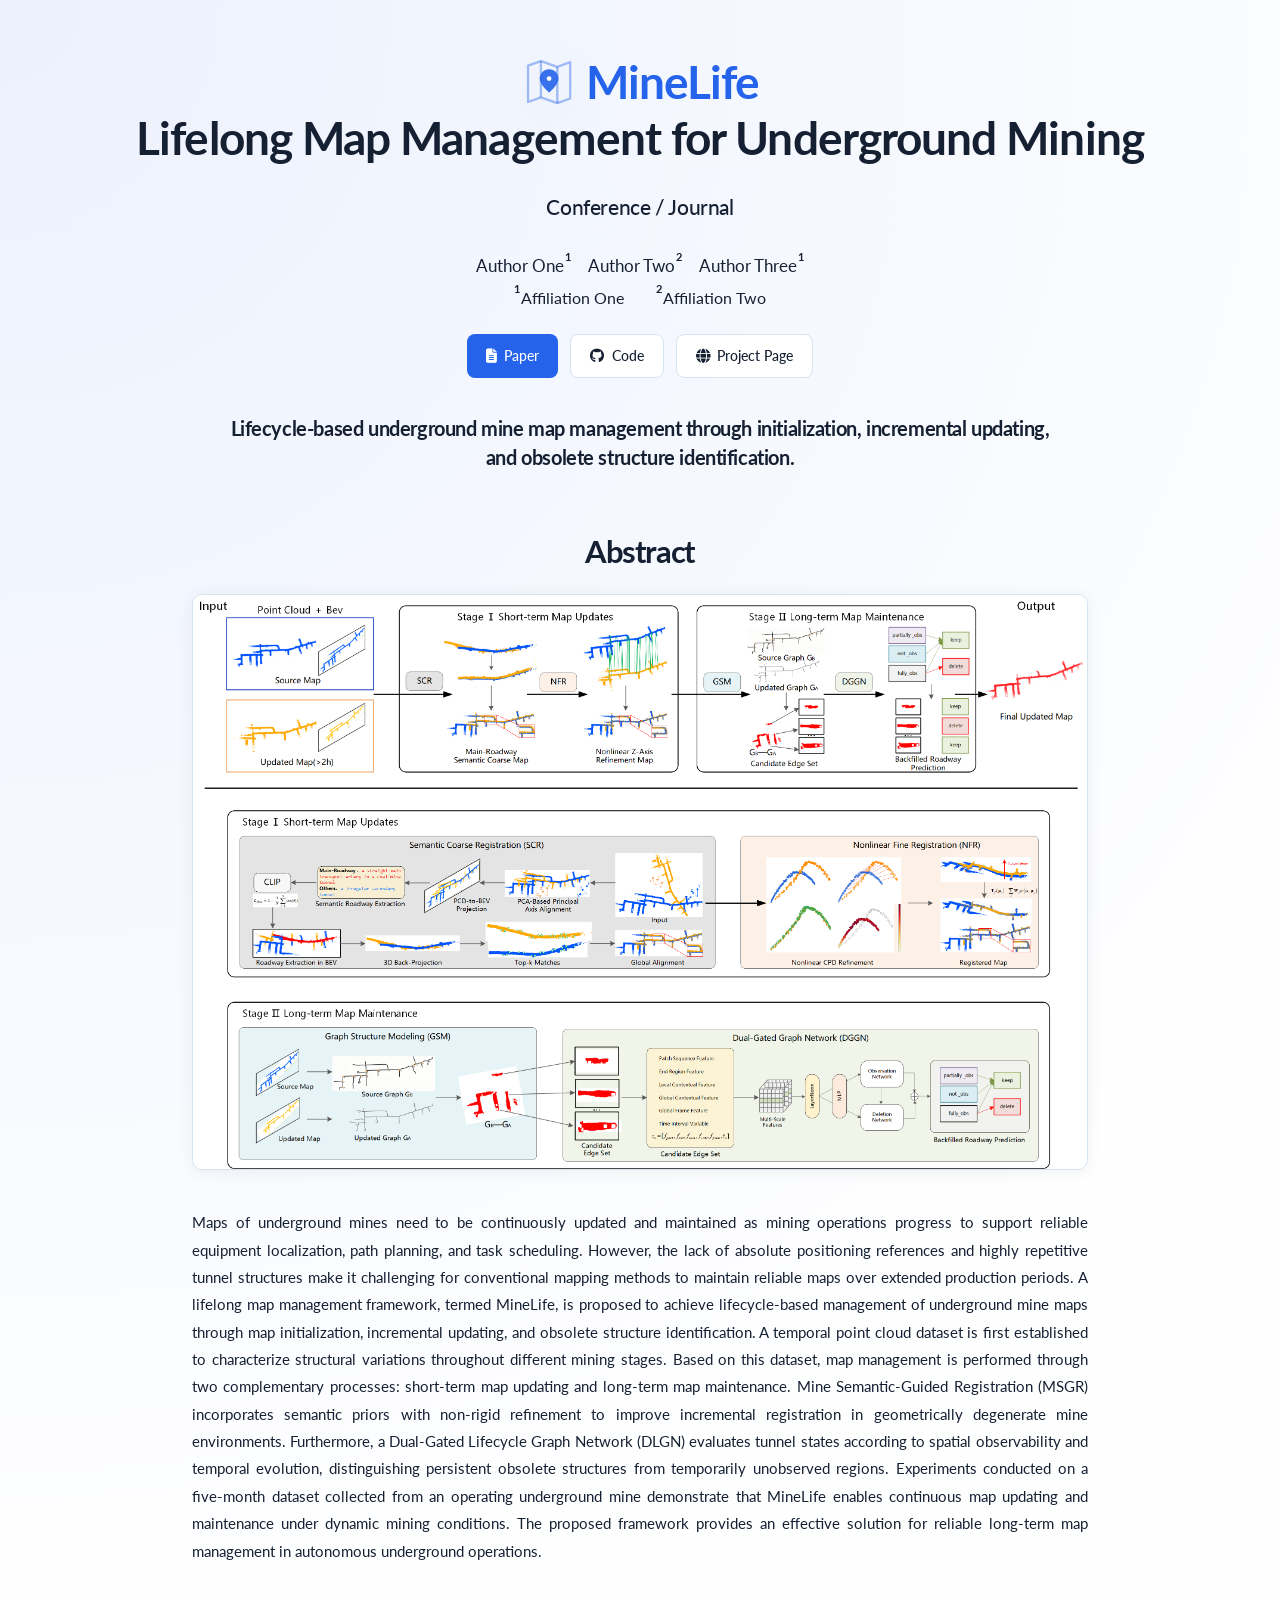
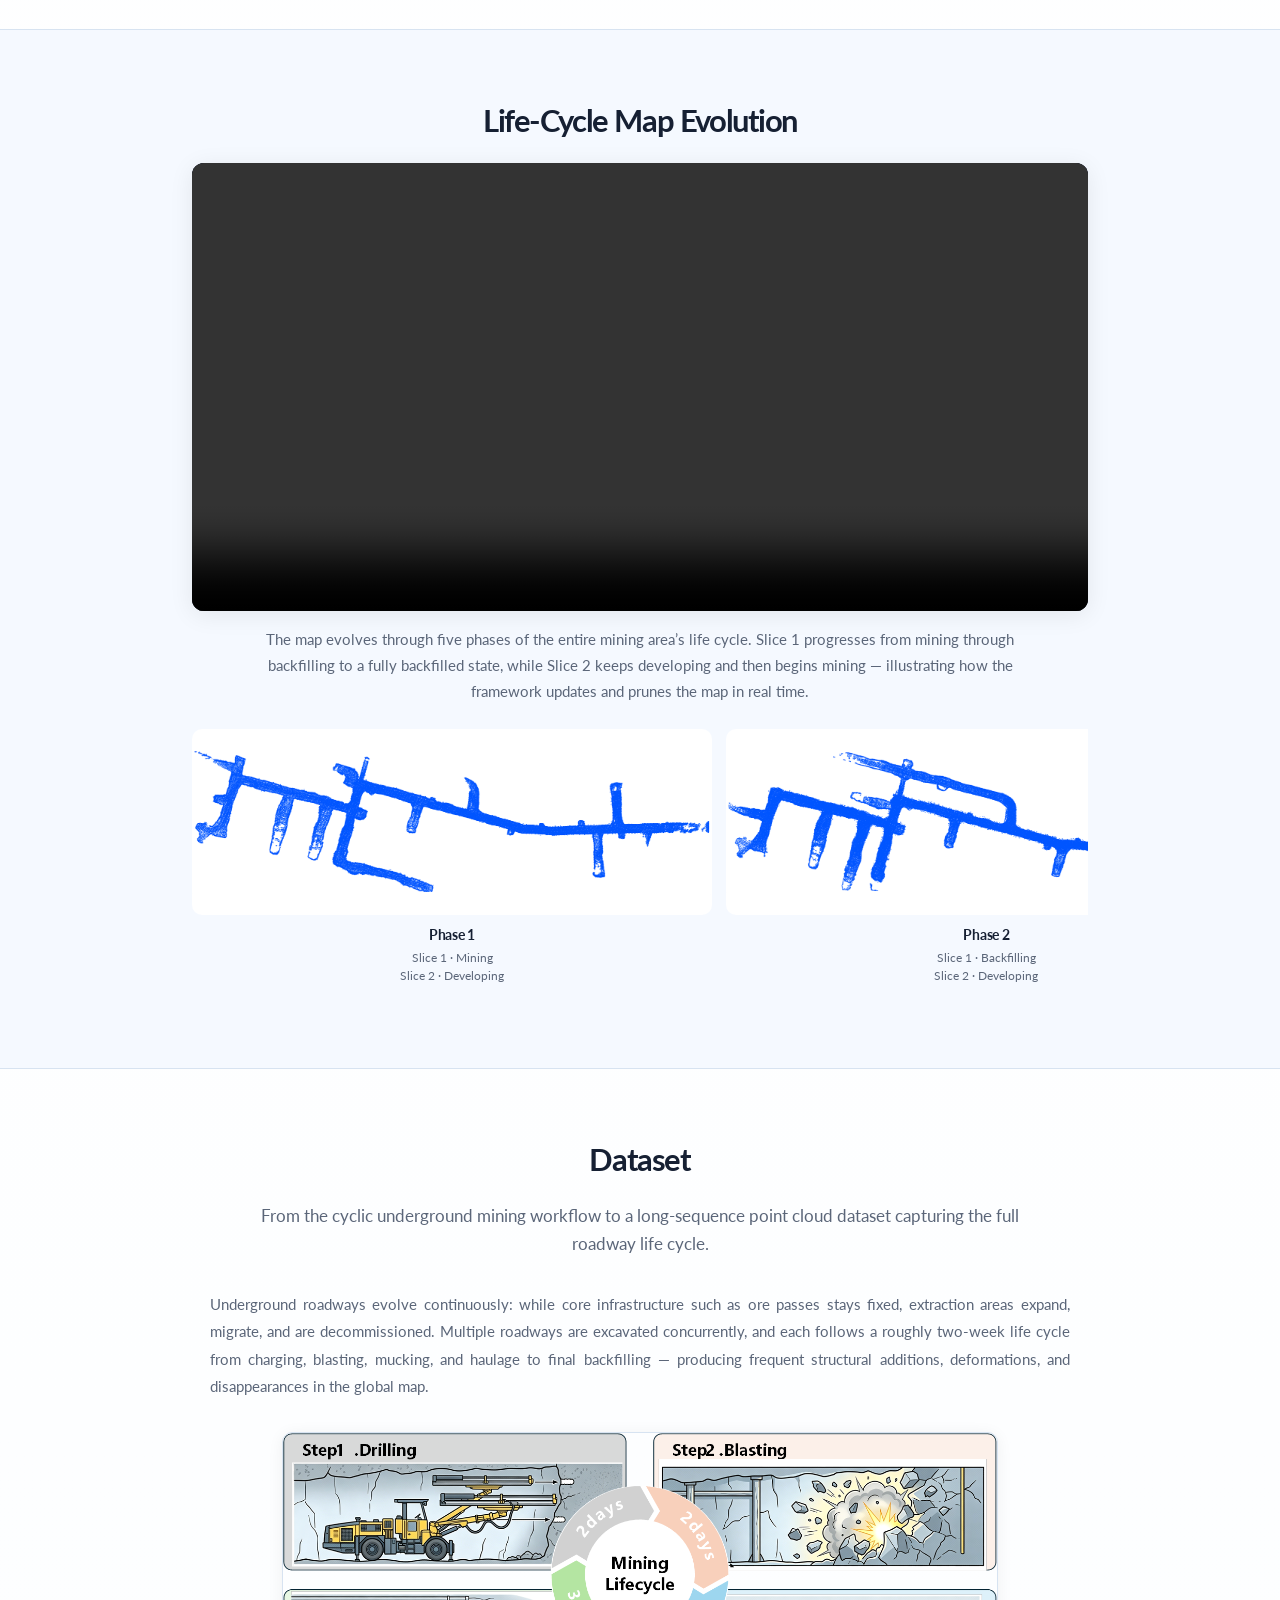
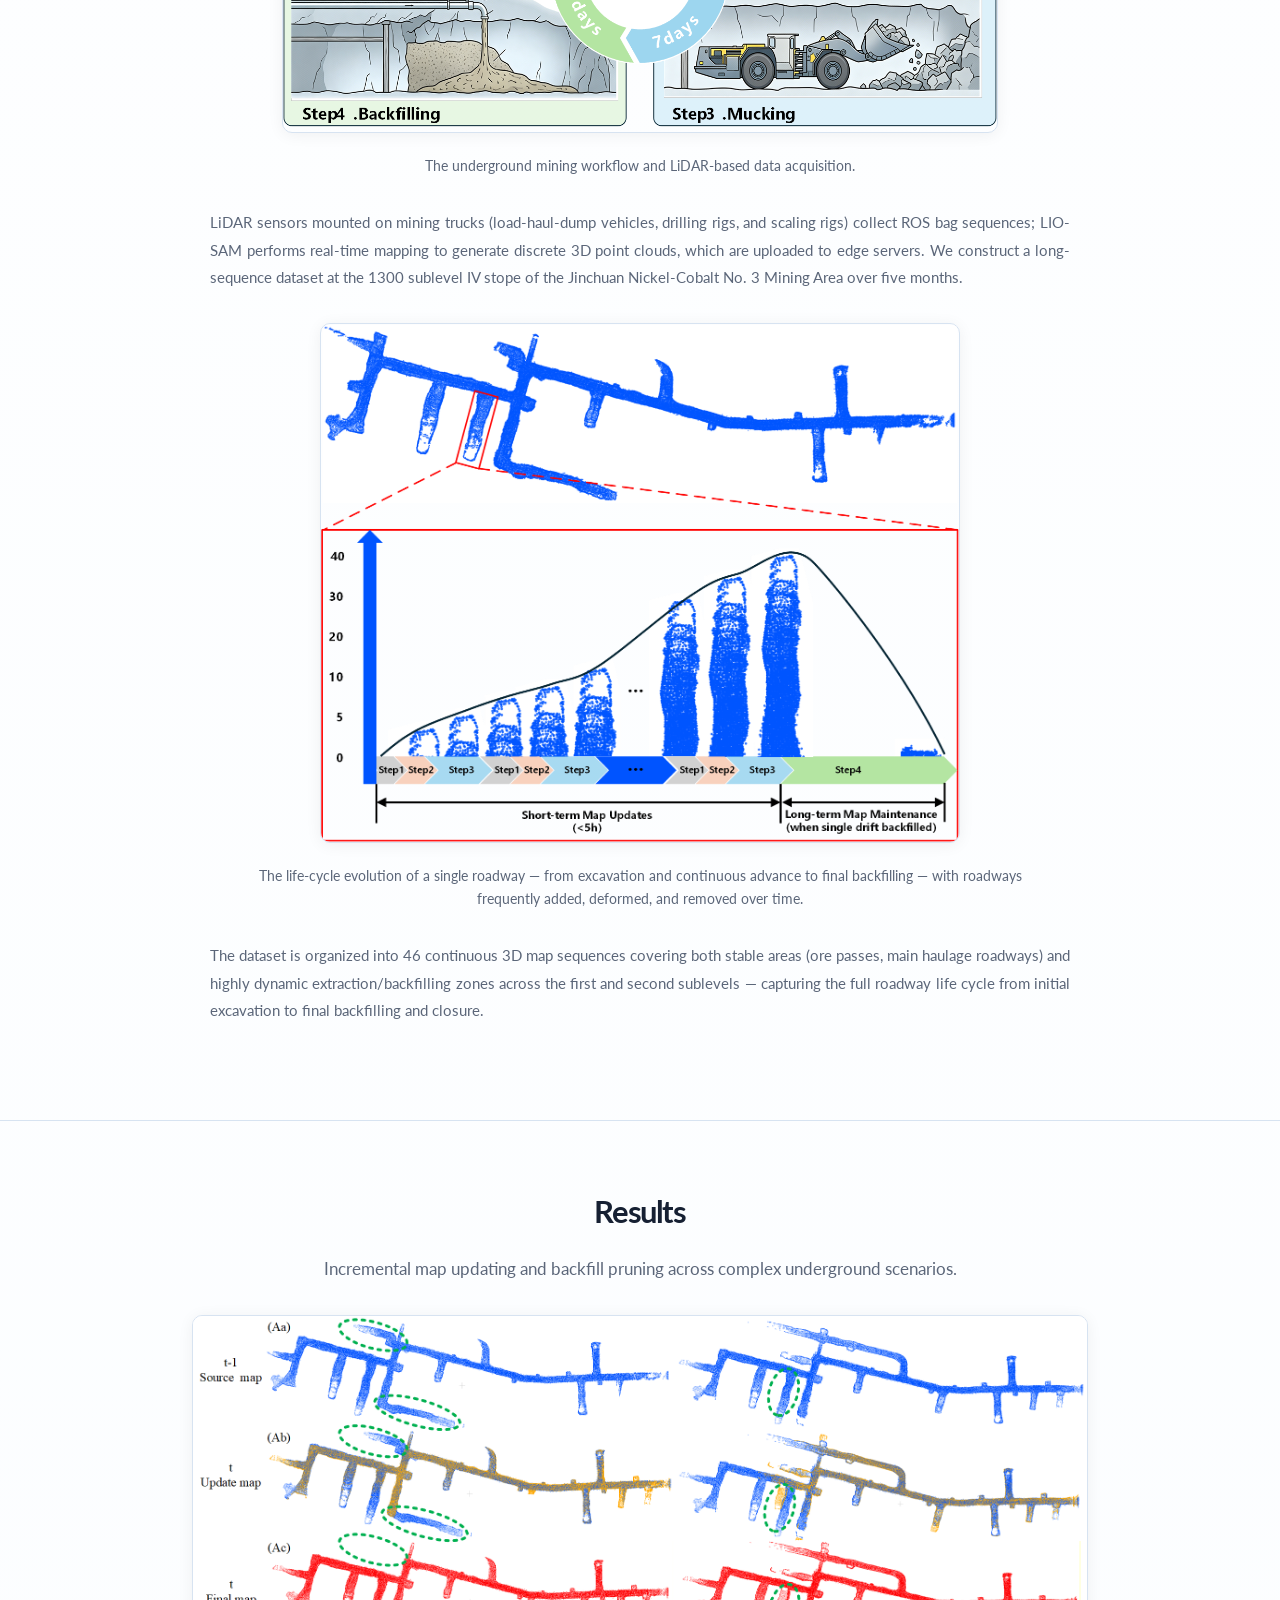
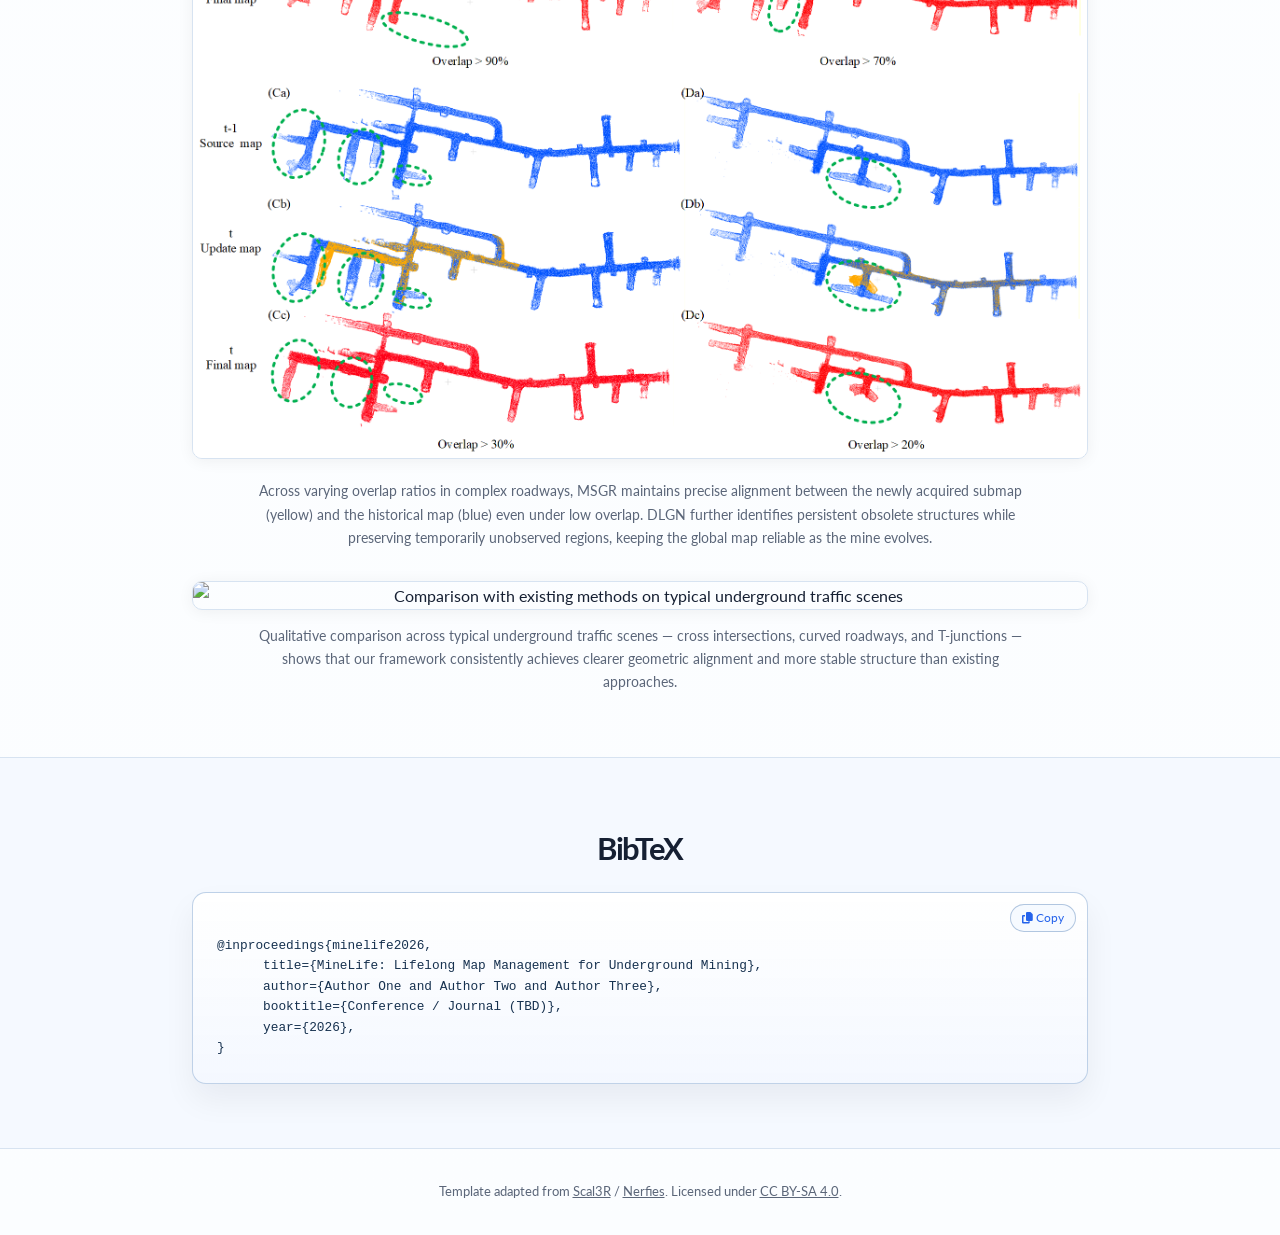
==== commit 803fd93d: "Restore MineLife homepage tagline" ====
--- a/docs/index.html
+++ b/docs/index.html
@@ -80,7 +80,7 @@
             <!-- ✏️ 一句话总结（论文核心卖点） -->
             <p class="hero-tagline">
                 Lifecycle-based underground mine map management through initialization, incremental updating,<br>
-                and <span class="highlight">obsolete structure identification</span>.
+                and obsolete structure identification.
             </p>
         </div>
     </div>
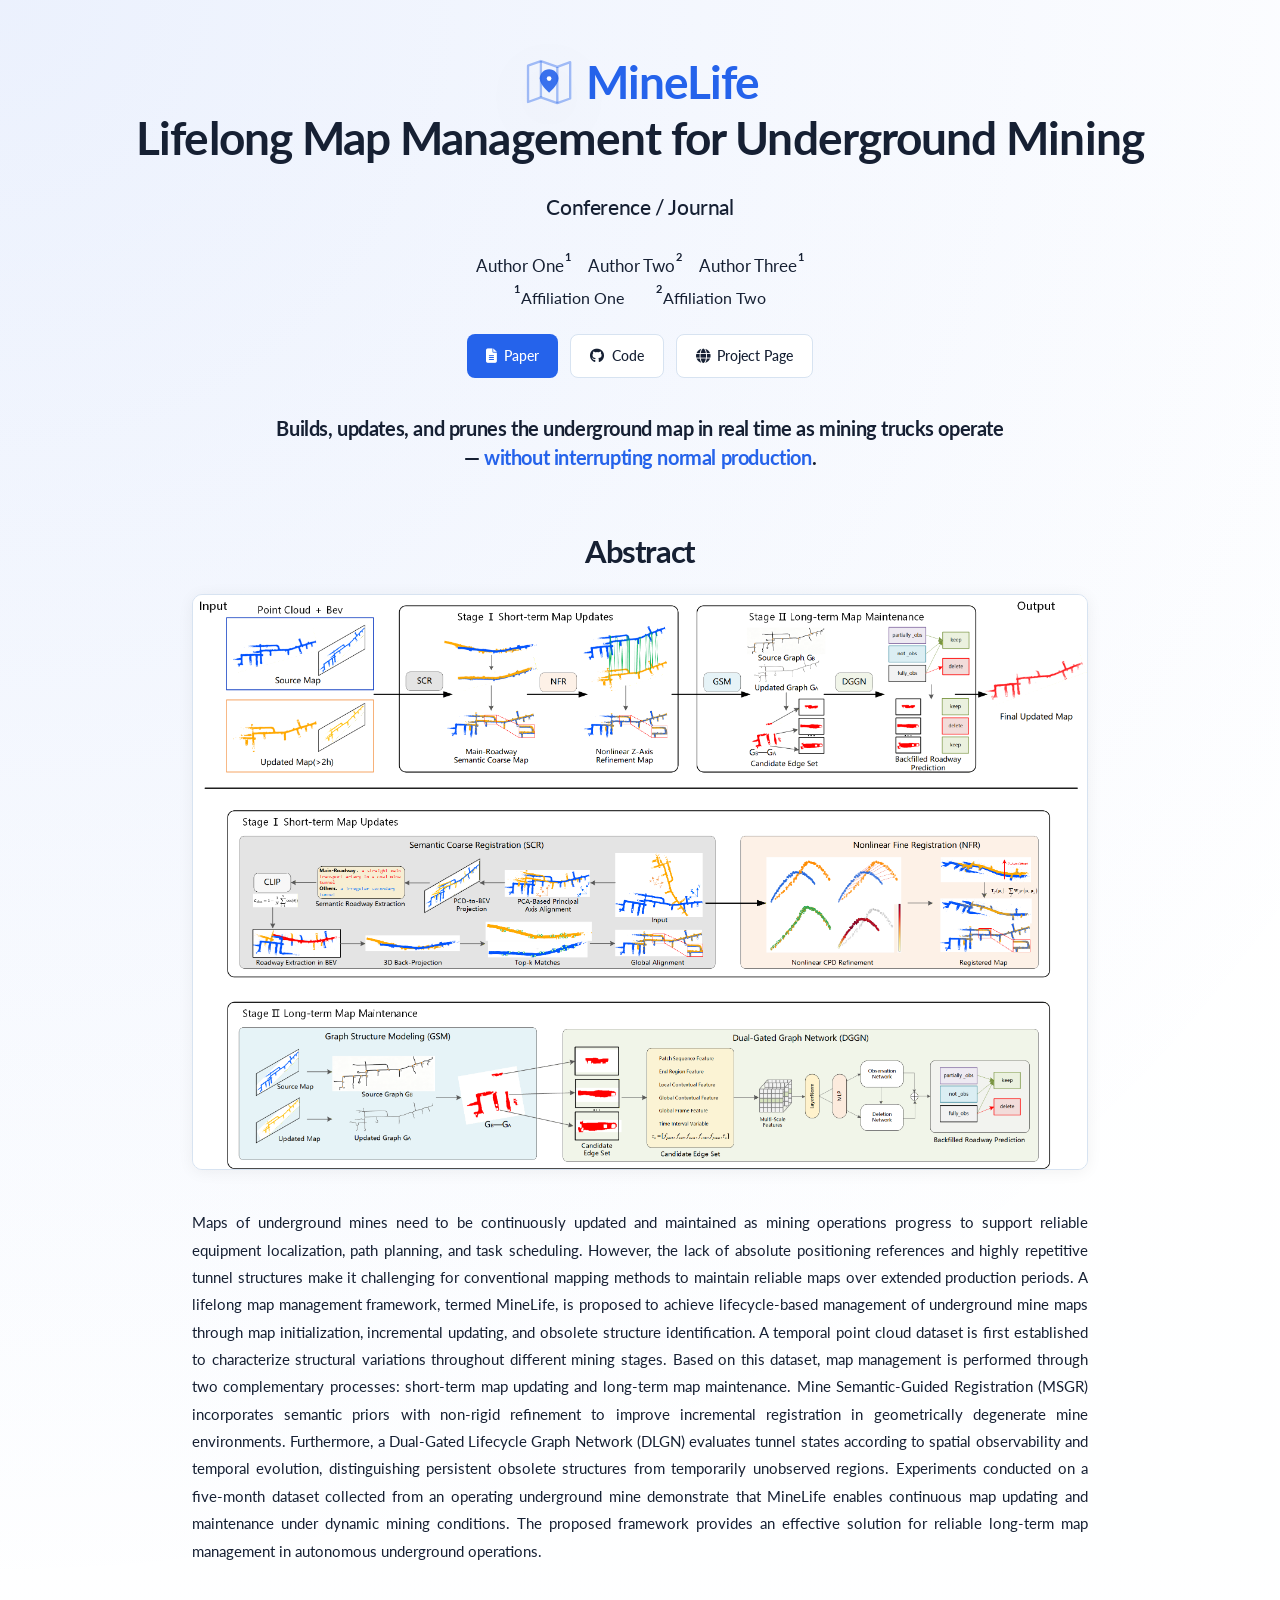
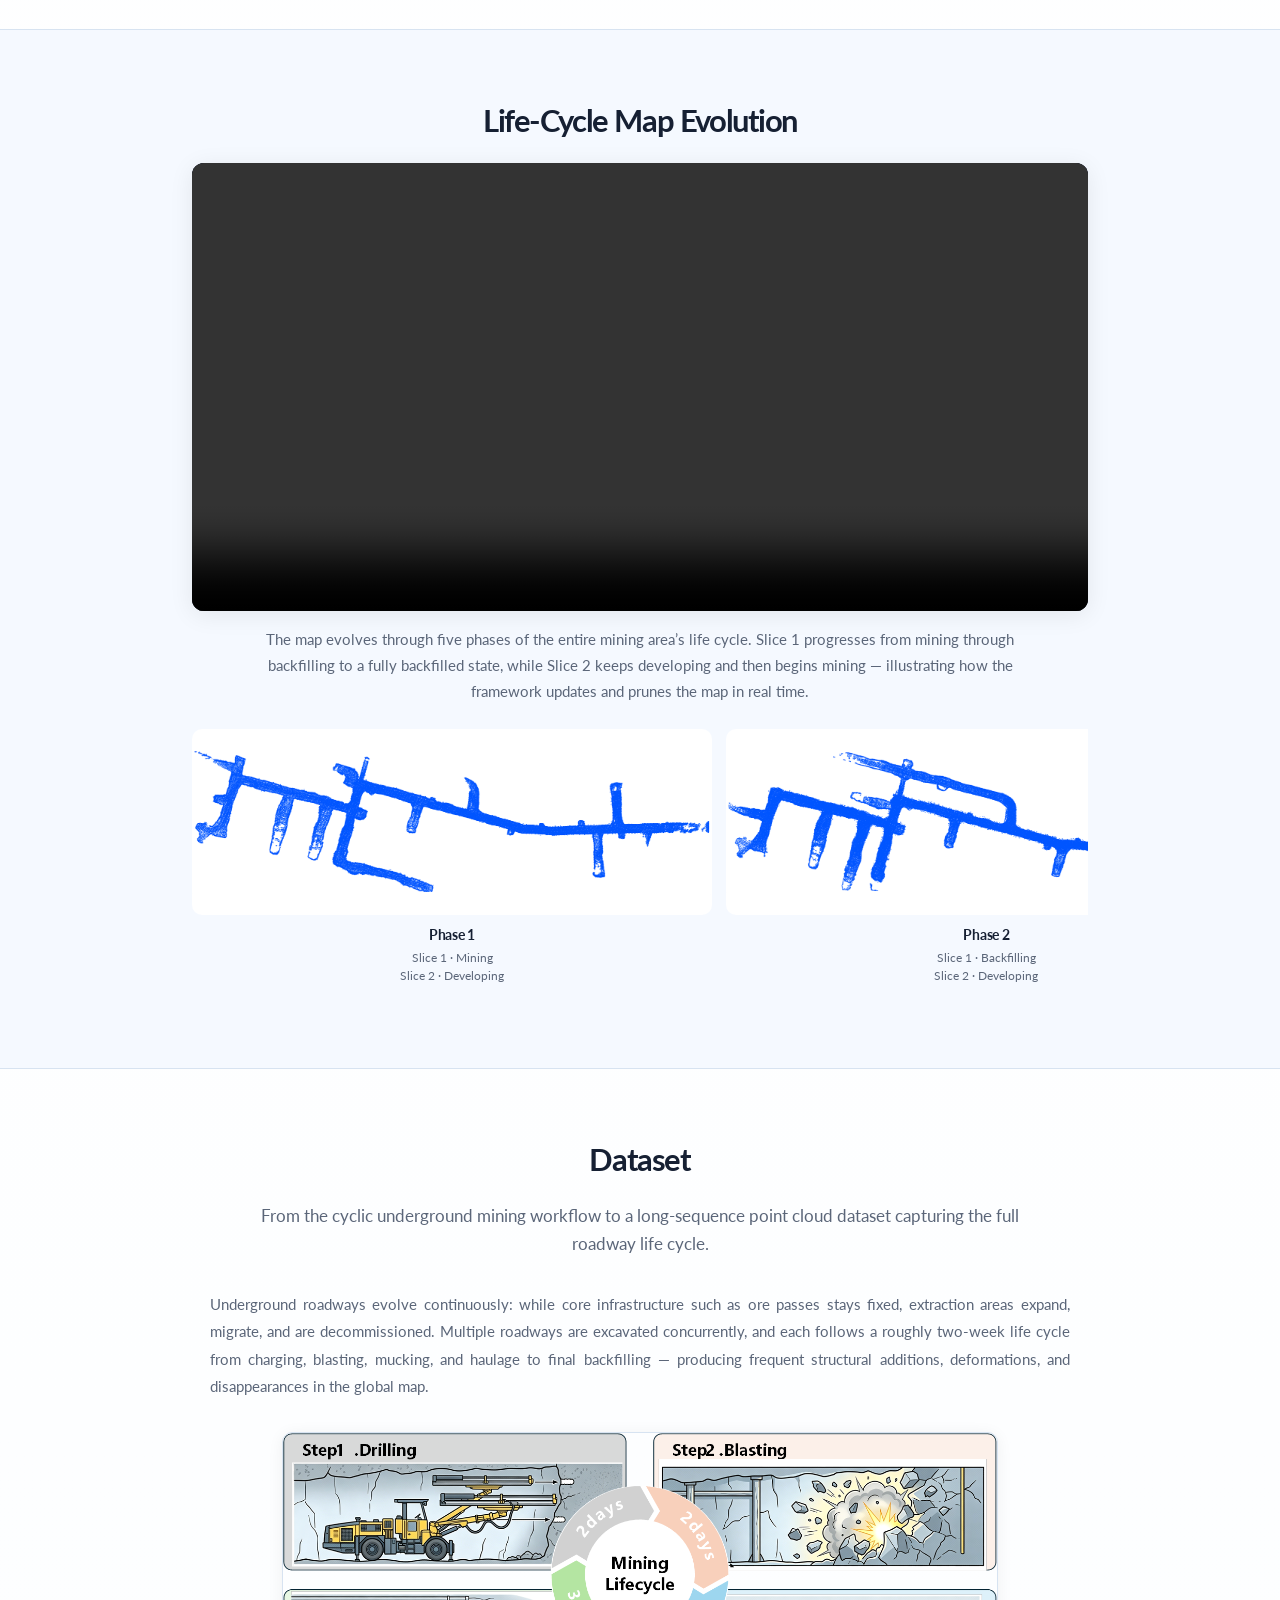
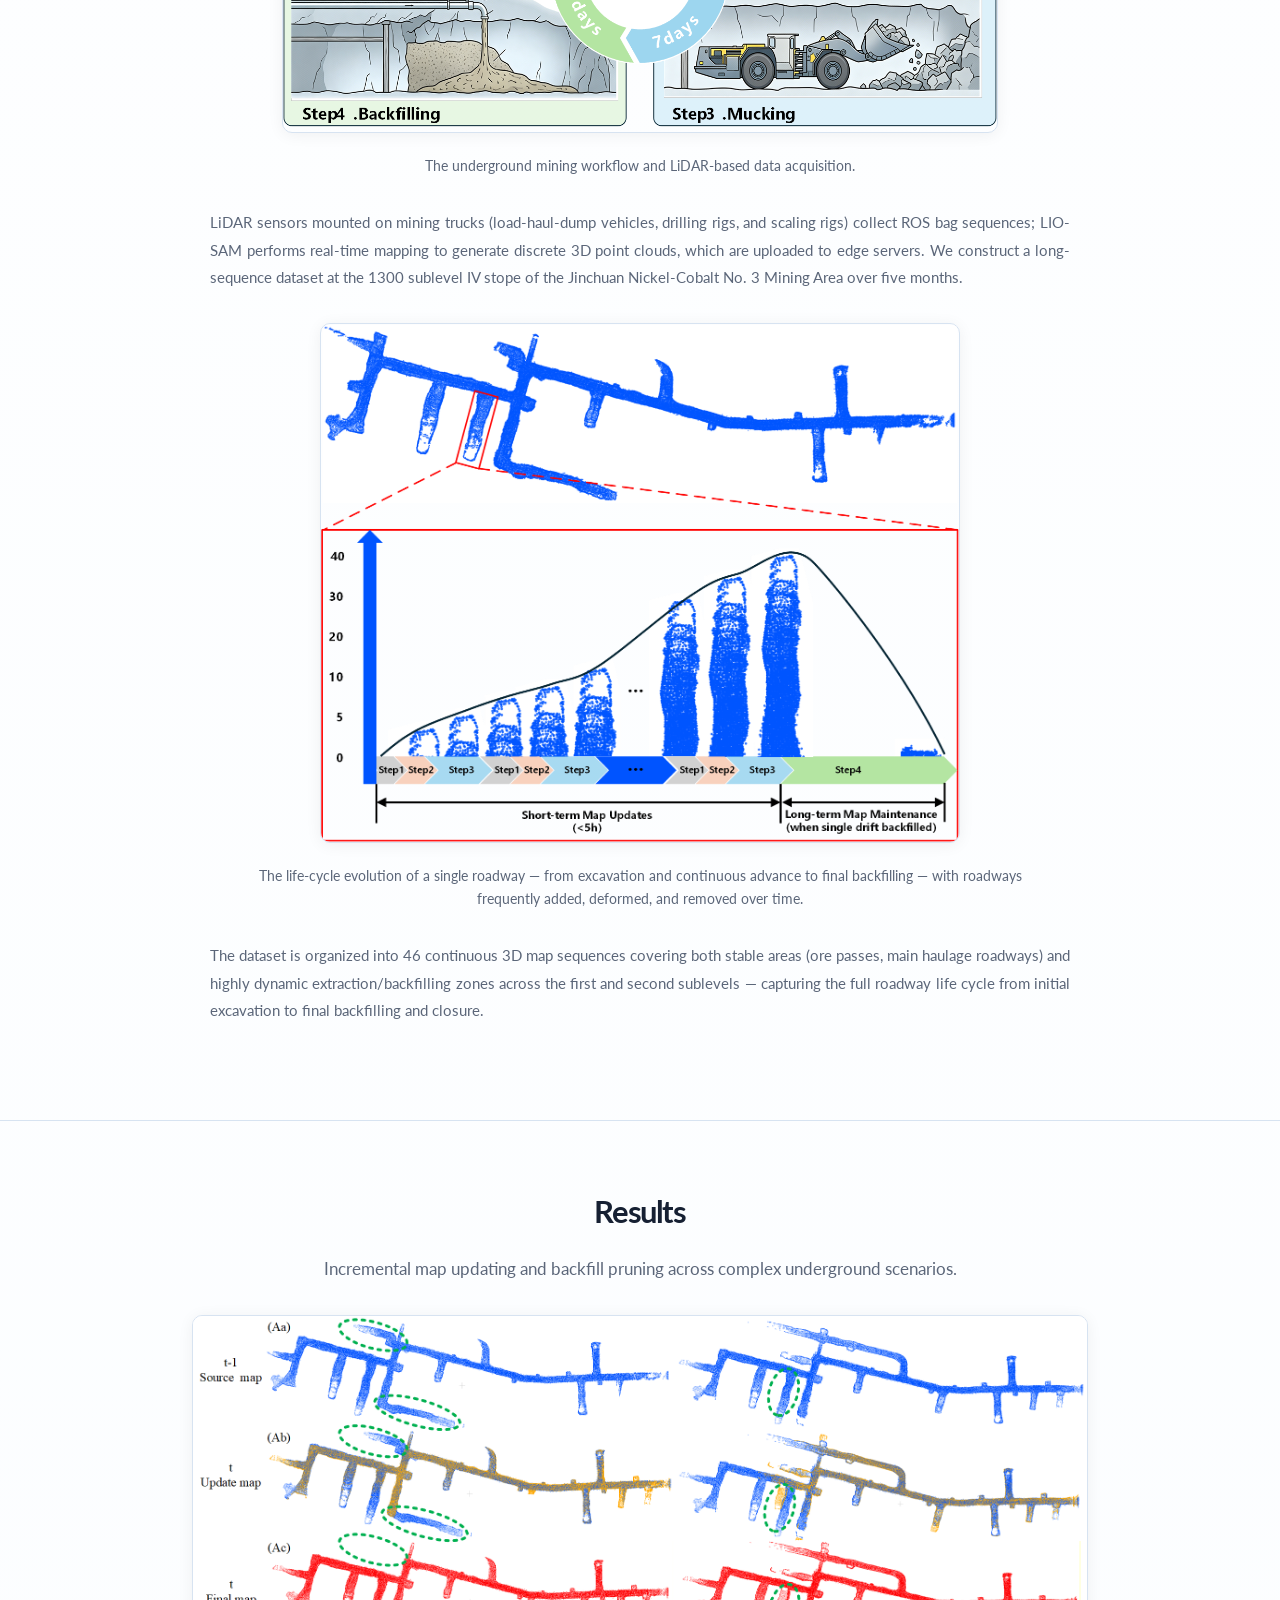
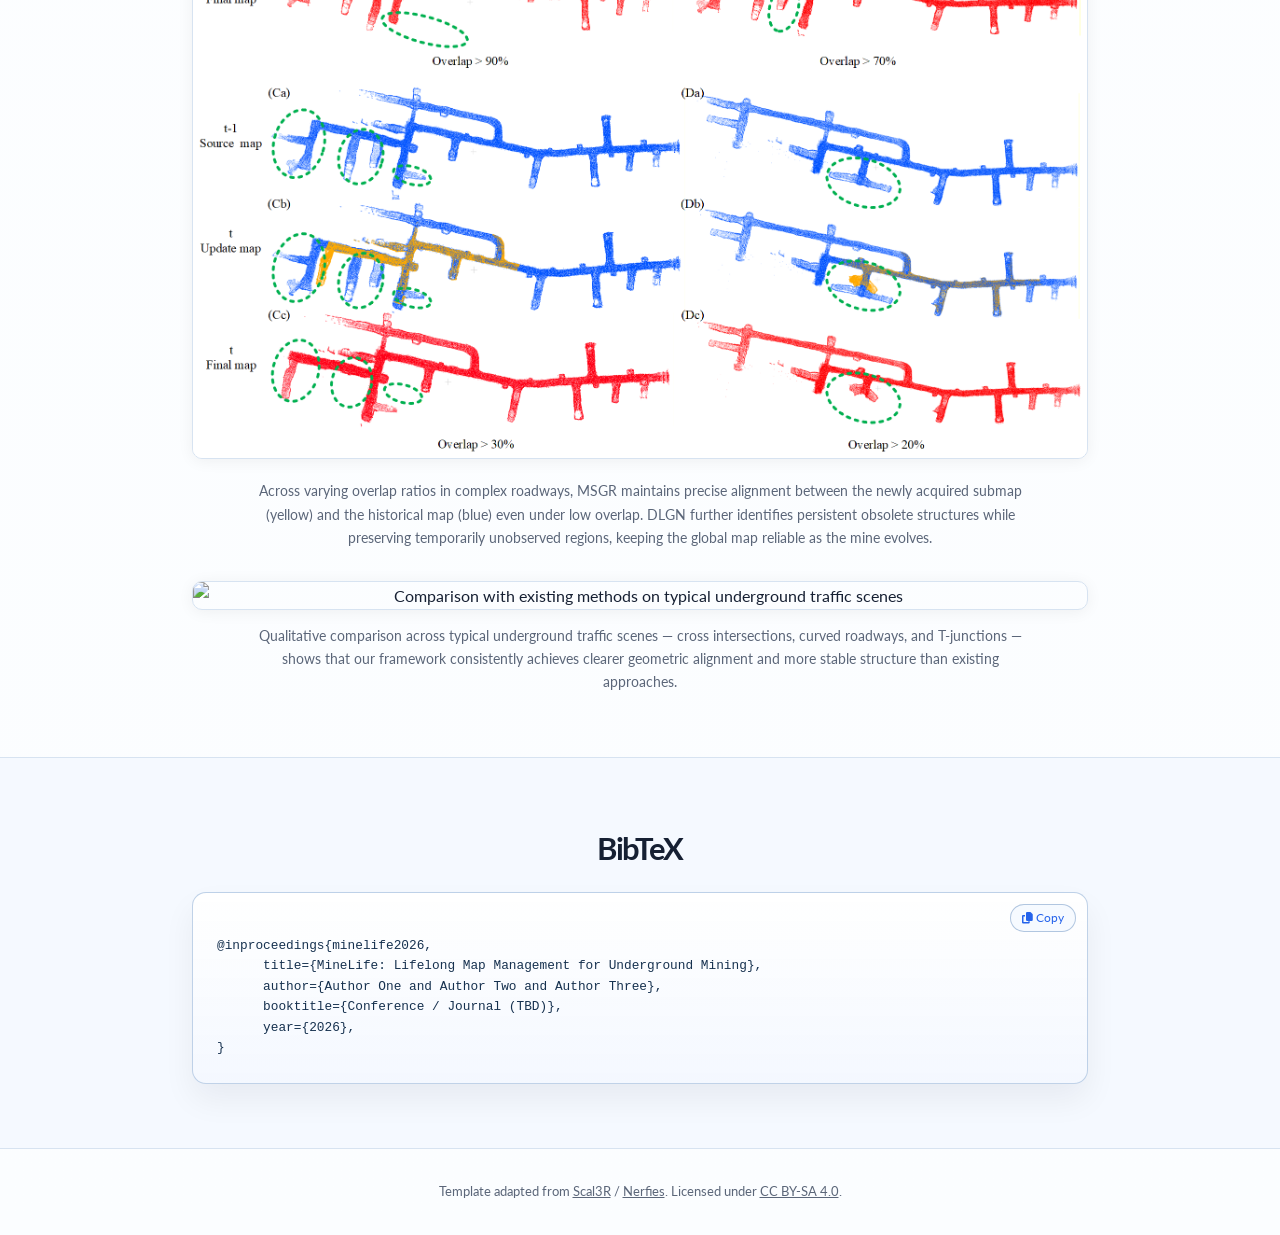
==== commit 5928ab40: "Restore original project tagline" ====
--- a/docs/index.html
+++ b/docs/index.html
@@ -79,8 +79,8 @@
 
             <!-- ✏️ 一句话总结（论文核心卖点） -->
             <p class="hero-tagline">
-                Lifecycle-based underground mine map management through initialization, incremental updating,<br>
-                and obsolete structure identification.
+                Builds, updates, and prunes the underground map in real time as mining trucks operate<br>
+                &mdash; <span class="highlight">without interrupting normal production</span>.
             </p>
         </div>
     </div>
